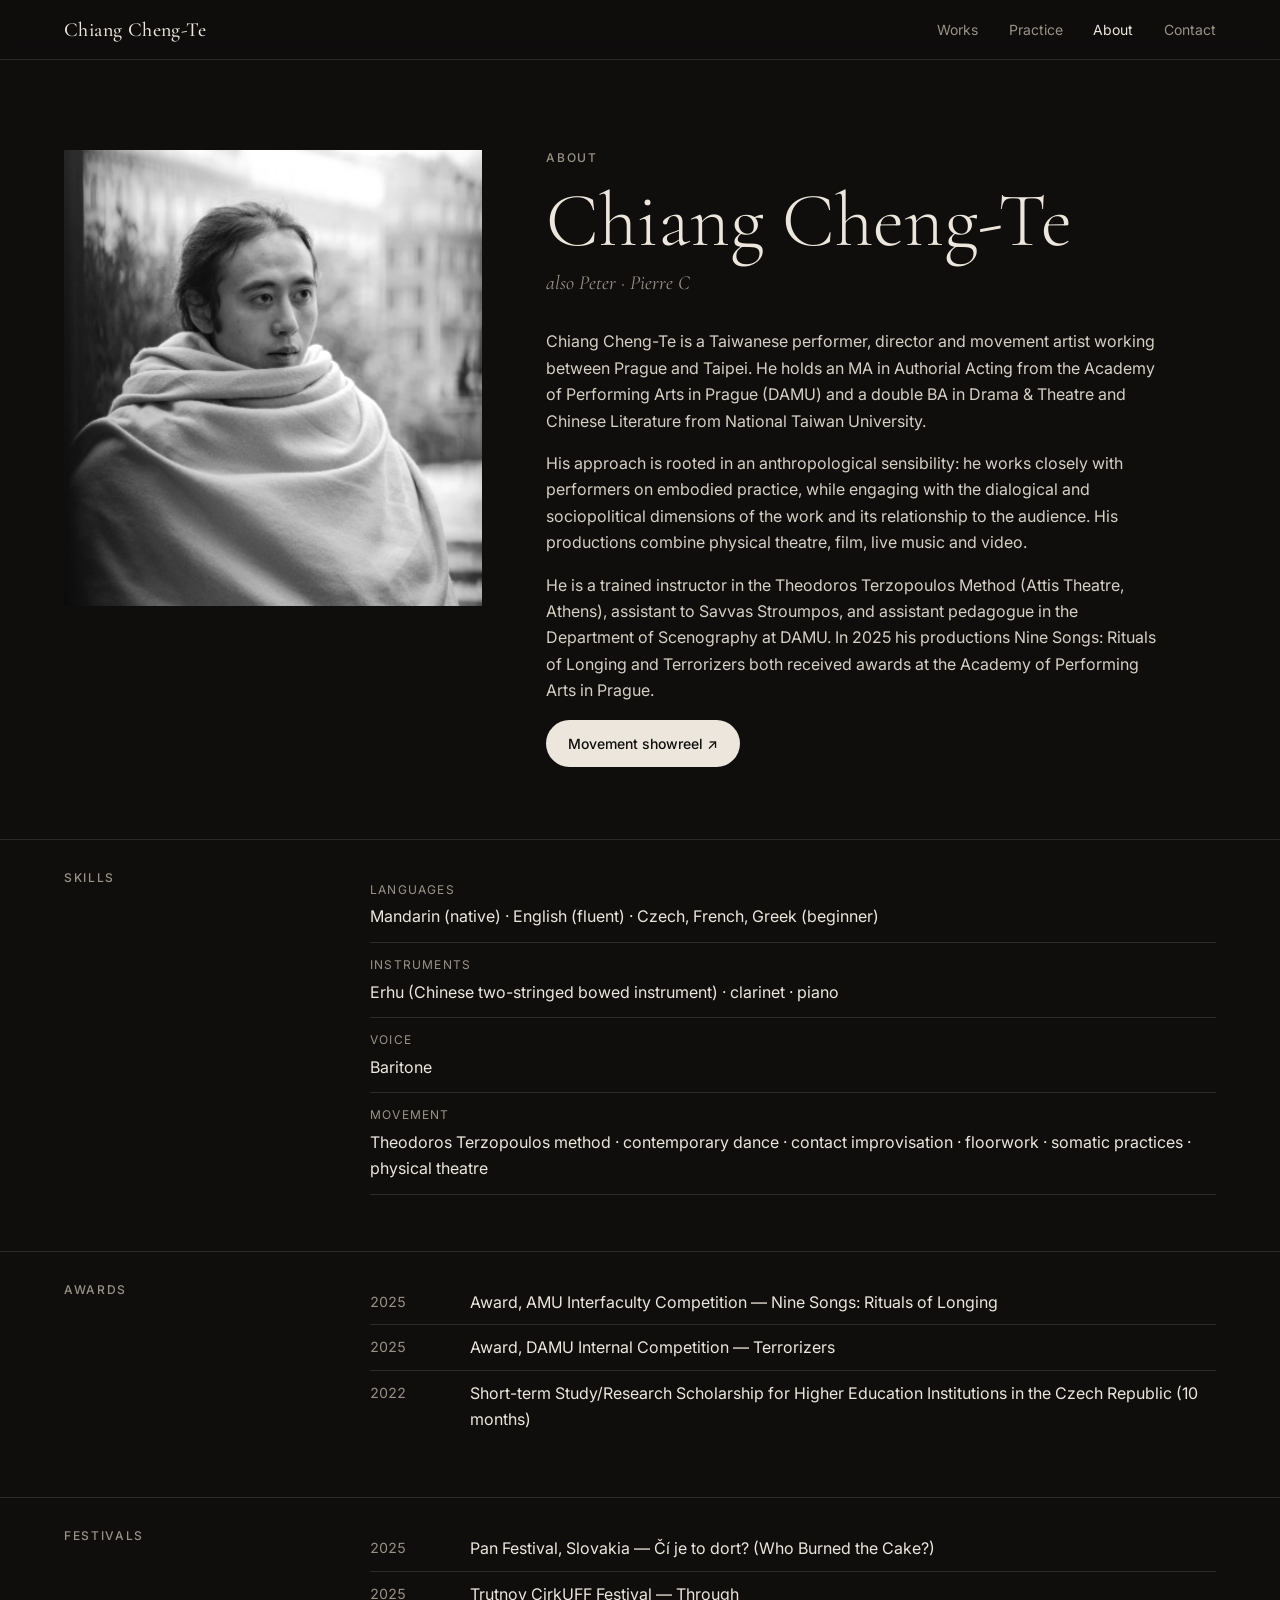
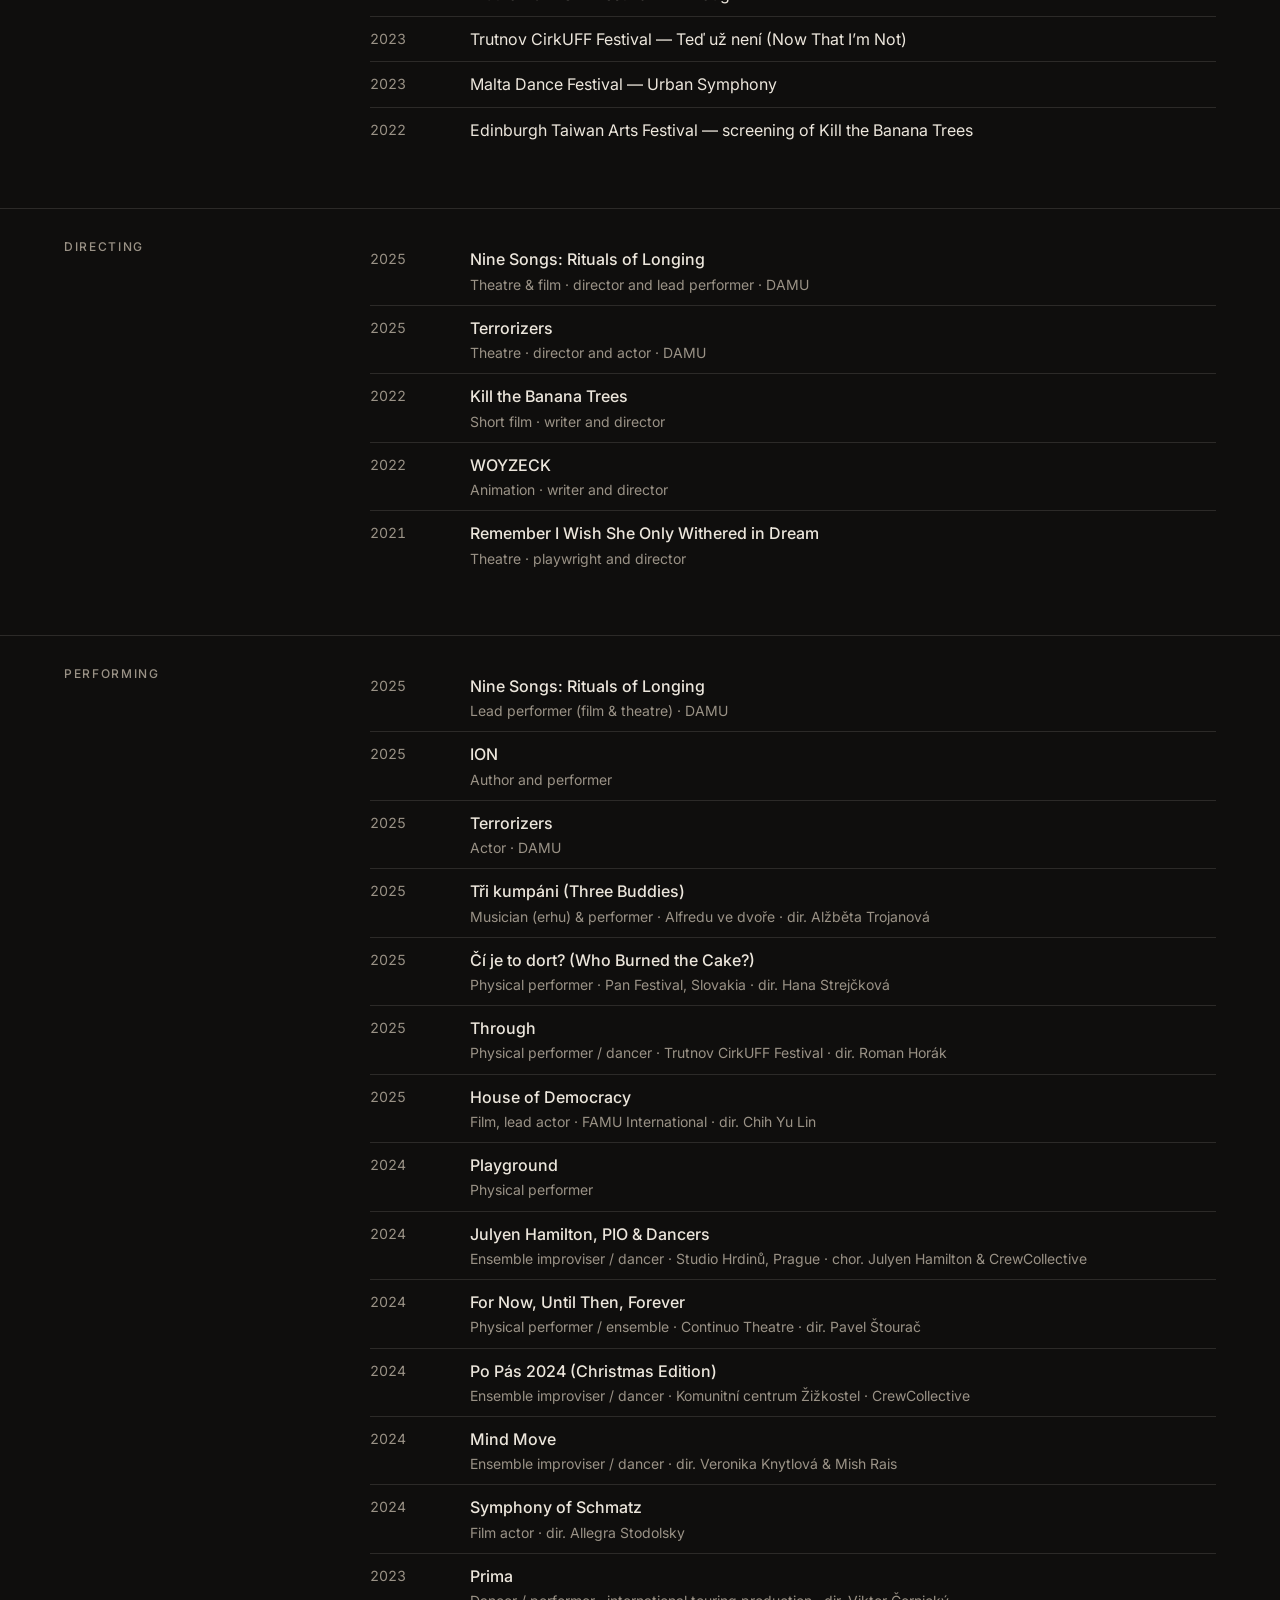
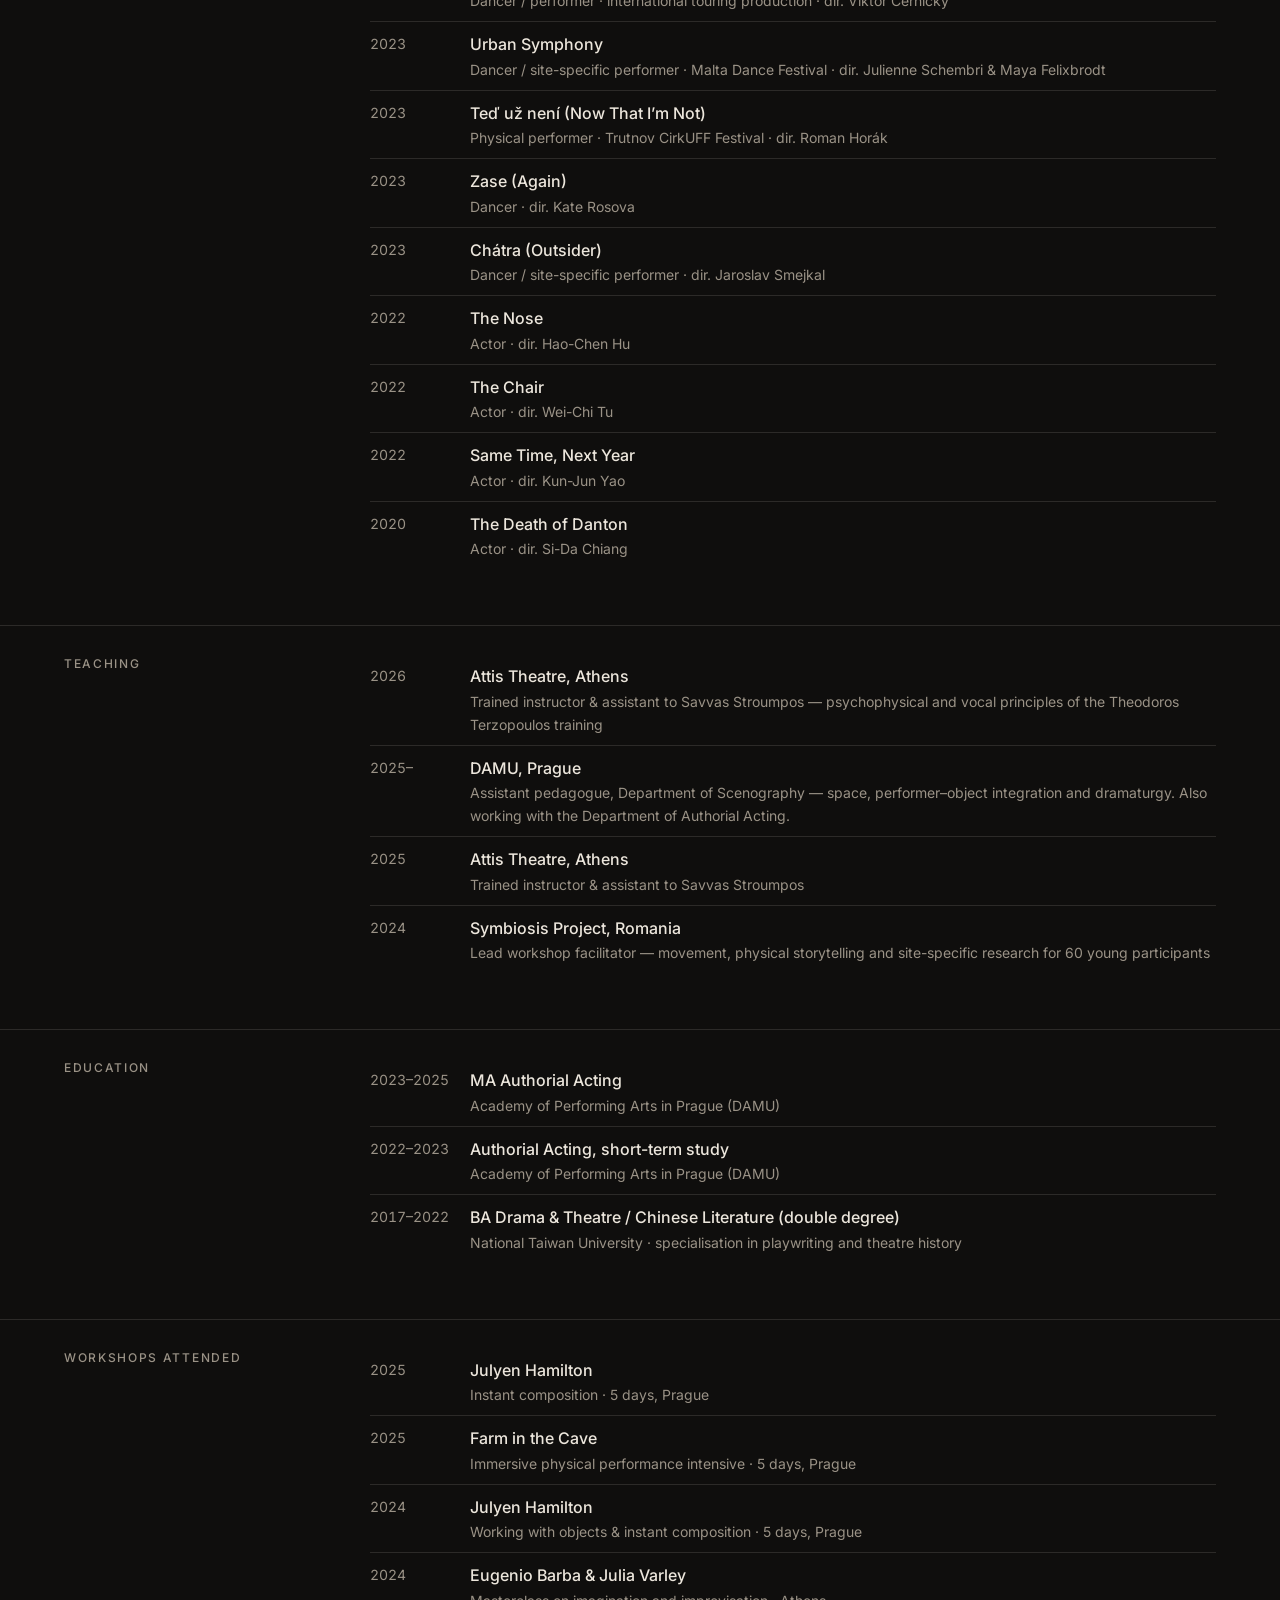
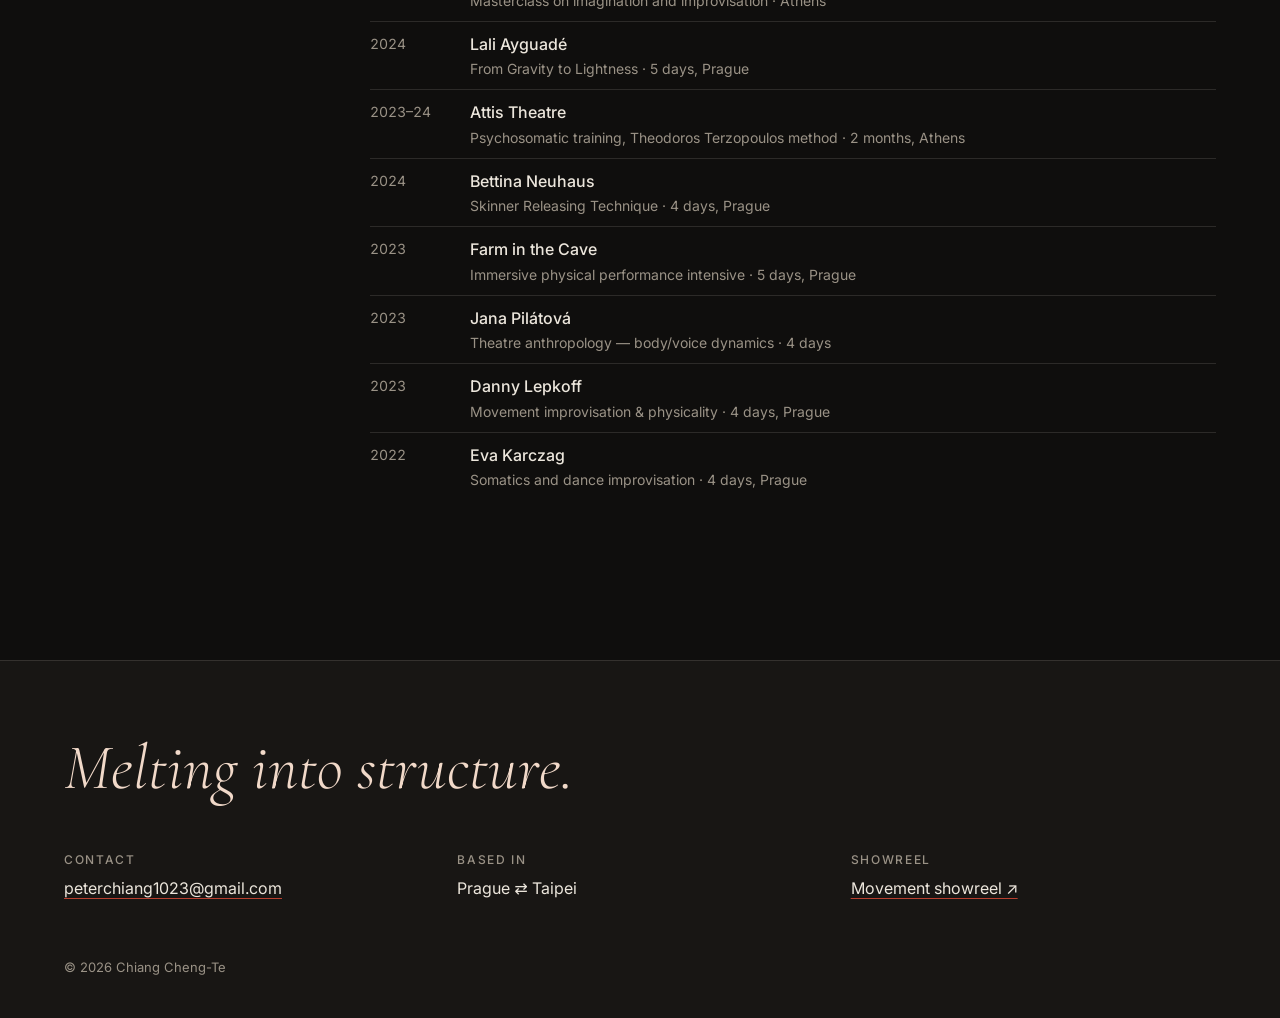
==== about.html @ c07c0d66 "Rebuild portfolio around 'Melting into structure' Home, Works (role filter), per-work pages with Nin" ====
<!doctype html>
<html lang="en">
<head>
  <meta charset="utf-8">
  <meta name="viewport" content="width=device-width, initial-scale=1">
  <title>About — Chiang Cheng-Te</title>
  <meta name="description" content="Chiang Cheng-Te — Taiwanese performer, director, designer and trainer in theatre and film, working between Prague and Taipei.">
  <meta property="og:title" content="About — Chiang Cheng-Te">
  <meta property="og:description" content="Chiang Cheng-Te — Taiwanese performer, director, designer and trainer in theatre and film, working between Prague and Taipei.">
  <meta property="og:image" content="images/portrait.jpg">
  <link rel="icon" href="images/favicon.svg" type="image/svg+xml">
  <link rel="preconnect" href="https://fonts.googleapis.com">
  <link rel="preconnect" href="https://fonts.gstatic.com" crossorigin>
  <link href="https://fonts.googleapis.com/css2?family=Cormorant+Garamond:ital,wght@0,300;0,400;0,500;1,300&family=Inter:wght@400;500&display=swap" rel="stylesheet">
  <link rel="stylesheet" href="styles.css">
</head>
<body data-page="about">
  <main></main>
  <noscript><p style="padding:120px 24px">This site needs JavaScript to show its content.</p></noscript>
  <script src="data.js"></script>
  <script src="site.js"></script>
</body>
</html>
---- styles.css ----
/* Melting into structure — ink & paper (structure), cinnabar (melting). */
:root {
  --ink: #0f0e0d;
  --ink-2: #181614;
  --paper: #ece6dc;
  --muted: #9a9286;
  --line: rgba(236, 230, 220, 0.13);
  --cinnabar: #b8402f;
  --cinnabar-soft: #d9734e;
  --serif: "Cormorant Garamond", "Times New Roman", serif;
  --sans: "Inter", system-ui, -apple-system, sans-serif;
  --gutter: clamp(16px, 5vw, 64px);
  --max: 1320px;
}

* { box-sizing: border-box; }
html { scroll-behavior: smooth; }
body {
  margin: 0;
  background: var(--ink);
  color: var(--paper);
  font: 400 16px/1.65 var(--sans);
  -webkit-font-smoothing: antialiased;
  overflow-x: hidden;
}
a { color: inherit; }
img { max-width: 100%; display: block; }
h1, h2, h3 { font-family: var(--serif); font-weight: 400; line-height: 1.05; margin: 0; }
.wrap { width: 100%; max-width: var(--max); margin-left: auto; margin-right: auto; padding: 0 var(--gutter); }
.eyebrow {
  font: 500 12px/1.4 var(--sans); letter-spacing: .14em; text-transform: uppercase;
  color: var(--muted); margin: 0;
}
.eyebrow a { text-decoration: none; }
.eyebrow a:hover { color: var(--paper); }
.badge {
  display: inline-block; margin: 0;
  font: 500 12px/1 var(--sans); letter-spacing: .04em;
  color: var(--cinnabar-soft); border: 1px solid currentColor; border-radius: 999px; padding: 6px 12px;
}
.more { font-size: 14px; color: var(--muted); text-decoration: none; }
.more:hover { color: var(--paper); }
.button {
  display: inline-block; text-decoration: none; font-weight: 500; font-size: 14px;
  background: var(--paper); color: var(--ink); padding: 12px 22px; border-radius: 999px;
  transition: background .2s;
}
.button:hover { background: var(--cinnabar-soft); }
.lead { font: 300 clamp(24px, 3vw, 36px)/1.3 var(--serif); }
.prose p { max-width: 62ch; color: #d6cfc3; }
.prose .lead { color: var(--paper); max-width: 32ch; }

/* ---------- header ---------- */
.site-header {
  position: fixed; inset: 0 0 auto 0; z-index: 20;
  display: flex; justify-content: space-between; align-items: center; gap: 16px;
  padding: 18px var(--gutter);
  background: rgba(15, 14, 13, .78);
  backdrop-filter: blur(12px); -webkit-backdrop-filter: blur(12px);
  border-bottom: 1px solid var(--line);
}
.brand { font: 500 20px/1 var(--serif); letter-spacing: .02em; text-decoration: none; white-space: nowrap; }
.site-header nav { display: flex; gap: clamp(14px, 2.4vw, 32px); }
.site-header nav a { font-size: 14px; text-decoration: none; color: var(--muted); }
.site-header nav a:hover, .site-header nav a[aria-current="page"] { color: var(--paper); }
@media (max-width: 560px) {
  .site-header { flex-direction: column; align-items: flex-start; gap: 10px; padding-top: 14px; }
  .site-header nav { gap: 16px; }
}

main { padding-bottom: 80px; }
main > section { margin-top: clamp(72px, 10vw, 140px); }
main > section:first-child { margin-top: 0; }

/* ---------- hero ---------- */
.hero {
  position: relative; min-height: 100svh;
  display: flex; align-items: flex-end;
  padding: 140px var(--gutter) clamp(56px, 9vw, 110px);
  overflow: hidden;
}
.hero-field {
  position: absolute; inset: 0;
  background-image:
    linear-gradient(var(--line) 1px, transparent 1px),
    linear-gradient(90deg, var(--line) 1px, transparent 1px);
  background-size: clamp(56px, 8vw, 110px) clamp(56px, 8vw, 110px);
  mask-image: radial-gradient(ellipse at 70% 40%, #000 20%, transparent 75%);
  -webkit-mask-image: radial-gradient(ellipse at 70% 40%, #000 20%, transparent 75%);
}
.melt {
  position: absolute; right: 8%; top: 14%;
  width: min(54vw, 640px); aspect-ratio: 1;
  background: radial-gradient(circle at 35% 35%, var(--cinnabar-soft), var(--cinnabar) 45%, #4a140d 80%);
  border-radius: 46% 54% 60% 40% / 52% 38% 62% 48%;
  filter: blur(18px);
  opacity: .9;
  animation: melt 18s ease-in-out infinite alternate;
}
@keyframes melt {
  0%   { border-radius: 46% 54% 60% 40% / 52% 38% 62% 48%; transform: translate(0, 0) rotate(0deg) scale(1); }
  50%  { border-radius: 60% 40% 38% 62% / 40% 60% 40% 60%; transform: translate(-4%, 6%) rotate(12deg) scale(1.05); }
  100% { border-radius: 40% 60% 52% 48% / 62% 44% 56% 38%; transform: translate(3%, 12%) rotate(-8deg) scale(.96); }
}
@media (prefers-reduced-motion: reduce) { .melt { animation: none; } html { scroll-behavior: auto; } }
.hero-text { position: relative; max-width: 900px; }
.nw { white-space: nowrap; }
.hero h1 { font-size: clamp(48px, 12vw, 160px); font-weight: 300; letter-spacing: -0.02em; margin: 18px 0 14px; }
.motto { font: italic 300 clamp(26px, 3.6vw, 44px)/1.2 var(--serif); margin: 0 0 22px; color: #f1d9c9; }
.hero-roles { margin: 0; color: var(--muted); font-size: 15px; letter-spacing: .02em; }
.scroll-cue {
  position: absolute; right: var(--gutter); bottom: clamp(56px, 9vw, 110px);
  text-decoration: none; color: var(--muted); font-size: 22px;
}
@media (max-width: 640px) { .melt { right: -20%; top: 18%; width: 90vw; } .scroll-cue { display: none; } }

/* ---------- statement ---------- */
.statement p { max-width: 34ch; font: 300 clamp(22px, 2.6vw, 32px)/1.4 var(--serif); color: #d6cfc3; margin: 0 0 1em; }
.statement p.lead { color: var(--paper); font-size: clamp(32px, 4.6vw, 60px); line-height: 1.1; margin-bottom: .7em; }
.statement p:nth-child(n+2) { margin-left: clamp(0px, 18vw, 280px); }

/* ---------- section head ---------- */
.section-head { display: flex; justify-content: space-between; align-items: center; gap: 16px; flex-wrap: wrap; margin-bottom: 24px; }

/* ---------- video ---------- */
.video { position: relative; aspect-ratio: 16 / 9; background: var(--ink-2); overflow: hidden; }
.video img { width: 100%; height: 100%; object-fit: cover; opacity: .85; transition: opacity .3s, transform .6s; }
.video:hover img { opacity: 1; transform: scale(1.015); }
.video iframe { position: absolute; inset: 0; width: 100%; height: 100%; border: 0; }
.play {
  position: absolute; inset: 0; width: 100%; background: none; border: 0; cursor: pointer; color: var(--paper);
  display: flex; align-items: center; justify-content: center; gap: 14px;
  font: 500 14px var(--sans); letter-spacing: .04em;
}
.play-icon {
  width: 64px; height: 64px; border-radius: 50%; background: rgba(15, 14, 13, .55); border: 1px solid rgba(236,230,220,.5);
  position: relative; backdrop-filter: blur(4px);
}
.play-icon::after {
  content: ""; position: absolute; left: 26px; top: 21px;
  border-left: 16px solid var(--paper); border-top: 11px solid transparent; border-bottom: 11px solid transparent;
}
.play:hover .play-icon { background: var(--cinnabar); border-color: var(--cinnabar); }
.play-label { text-shadow: 0 1px 12px rgba(0,0,0,.6); }
@media (max-width: 560px) { .play-label { display: none; } }

/* ---------- featured ---------- */
.featured-text { display: grid; grid-template-columns: 1fr auto; gap: 8px 32px; align-items: end; margin-top: 22px; }
.featured-text h2 { font-size: clamp(32px, 5vw, 64px); grid-column: 1 / -1; }
.featured-text h2 a { text-decoration: none; }
.featured-text p { margin: 0; color: #d6cfc3; max-width: 52ch; }
@media (max-width: 640px) { .featured-text { grid-template-columns: 1fr; } }

/* ---------- cards ---------- */
.grid { display: grid; grid-template-columns: repeat(auto-fill, minmax(min(100%, 340px), 1fr)); gap: clamp(28px, 3vw, 40px) clamp(20px, 2.4vw, 32px); }
.card { text-decoration: none; display: block; }
.card[hidden] { display: none; }
.cover { aspect-ratio: 4 / 3; overflow: hidden; background: var(--ink-2); }
.cover img { width: 100%; height: 100%; object-fit: cover; filter: saturate(.85); transition: transform .6s ease, filter .4s; }
.card:hover .cover img { transform: scale(1.04); filter: saturate(1); }
.poster { display: flex; align-items: flex-end; padding: 22px; position: relative; isolation: isolate; }
.poster::before {
  content: ""; position: absolute; inset: -20%; z-index: -1; filter: blur(30px);
  background: radial-gradient(circle at 70% 30%, var(--cinnabar) 0, transparent 45%);
  transition: transform .8s ease;
}
.poster[data-tone="2"]::before { background: radial-gradient(circle at 25% 70%, #6f2a20 0, transparent 50%), radial-gradient(circle at 80% 20%, rgba(217,115,78,.6) 0, transparent 35%); }
.poster[data-tone="3"]::before { background: radial-gradient(circle at 60% 60%, #3d2a24 0, transparent 55%), radial-gradient(circle at 20% 20%, rgba(184,64,47,.7) 0, transparent 35%); }
.poster::after {
  content: ""; position: absolute; inset: 0; z-index: -1;
  background-image: linear-gradient(var(--line) 1px, transparent 1px), linear-gradient(90deg, var(--line) 1px, transparent 1px);
  background-size: 44px 44px;
}
.card:hover .poster::before { transform: translate(-6%, 6%) scale(1.1); }
.poster span { font: 300 clamp(26px, 2.6vw, 34px)/1.05 var(--serif); }
.card-meta { padding-top: 14px; }
.card-meta h3 { font-size: 24px; }
.card-meta .roles { margin: 6px 0 0; font-size: 13px; color: var(--muted); display: flex; justify-content: space-between; gap: 12px; }
.card-meta .badge { margin-top: 10px; font-size: 11px; padding: 4px 10px; }

/* ---------- four ways ---------- */
.ways-grid { display: grid; grid-template-columns: repeat(4, 1fr); border-top: 1px solid var(--line); margin-top: 20px; }
.ways-grid a { text-decoration: none; padding: 28px 24px 28px 0; border-bottom: 1px solid var(--line); display: flex; flex-direction: column; gap: 8px; }
.ways-grid a + a { padding-left: 24px; border-left: 1px solid var(--line); }
.ways-grid span { font: 300 clamp(28px, 3vw, 40px)/1 var(--serif); transition: color .2s; }
.ways-grid small { color: var(--muted); font-size: 13px; }
.ways-grid a:hover span { color: var(--cinnabar-soft); }
@media (max-width: 860px) {
  .ways-grid { grid-template-columns: 1fr 1fr; }
  .ways-grid a:nth-child(3) { padding-left: 0; border-left: 0; }
}
@media (max-width: 480px) {
  .ways-grid { grid-template-columns: 1fr; }
  .ways-grid a, .ways-grid a + a { padding-left: 0; border-left: 0; }
}

/* ---------- inner page heads ---------- */
.page-head { padding-top: 150px !important; }
.page-head h1 { font-size: clamp(48px, 8vw, 104px); font-weight: 300; margin: 14px 0 16px; max-width: 14ch; }
.page-head > p:not(.eyebrow) { color: var(--muted); margin: 0; }
.filters { display: flex; flex-wrap: wrap; gap: 8px; margin-top: 32px; align-items: center; }
.filters button {
  font: 500 13px var(--sans); color: var(--muted); background: none; cursor: pointer;
  border: 1px solid var(--line); border-radius: 999px; padding: 8px 16px;
}
.filters button:hover { color: var(--paper); border-color: var(--muted); }
.filters button[aria-pressed="true"] { background: var(--paper); color: var(--ink); border-color: var(--paper); }
.filter-link { font-size: 13px; color: var(--muted); text-decoration: none; margin-left: 8px; }
.filter-link:hover { color: var(--paper); }
main > section.page-head + section { margin-top: 48px; }

/* ---------- work page ---------- */
.work { padding-top: 150px; }
.work-head { margin-bottom: 32px; }
.work-head h1 { font-size: clamp(44px, 7vw, 96px); font-weight: 300; margin: 14px 0 18px; max-width: 18ch; }
.work > .cover { aspect-ratio: 21 / 9; }
.work-body { display: grid; grid-template-columns: minmax(200px, 1fr) 2.2fr; gap: clamp(28px, 5vw, 80px); margin-top: 48px; }
.facts { margin: 0; }
.facts div, .credits div { padding: 12px 0; border-top: 1px solid var(--line); }
.facts dt, .credits dt, .skills dt { font-size: 12px; letter-spacing: .1em; text-transform: uppercase; color: var(--muted); }
.facts dd, .credits dd, .skills dd { margin: 4px 0 0; }
.work-text > p { max-width: 62ch; color: #d6cfc3; margin-top: 0; }
.work-text > p:first-child { font: 300 clamp(22px, 2.2vw, 28px)/1.45 var(--serif); color: var(--paper); }
.work-text > p.lead { font-size: clamp(24px, 2.6vw, 32px); }
.work-section { margin-top: 48px; }
.work-section h2 { font: 500 12px/1.4 var(--sans); letter-spacing: .14em; text-transform: uppercase; color: var(--cinnabar-soft); margin-bottom: 14px; }
.work-section p { max-width: 62ch; color: #d6cfc3; }
.is-featured .work-head h1 { max-width: 14ch; }
.gallery { display: grid; grid-template-columns: repeat(auto-fill, minmax(min(100%, 300px), 1fr)); gap: 16px; margin-top: 64px; }
.gallery img { width: 100%; aspect-ratio: 4/3; object-fit: cover; }
.prev-next { display: flex; justify-content: space-between; gap: 24px; margin-top: 96px; border-top: 1px solid var(--line); padding-top: 24px; }
.prev-next a { text-decoration: none; font: 300 22px/1.2 var(--serif); max-width: 45%; }
.prev-next a:last-child { text-align: right; }
.prev-next small { display: block; font: 500 11px var(--sans); letter-spacing: .14em; text-transform: uppercase; color: var(--muted); margin-bottom: 6px; }
.prev-next a:hover { color: var(--cinnabar-soft); }
@media (max-width: 760px) { .work-body { grid-template-columns: 1fr; } }

/* ---------- CV lists ---------- */
.cv-block { display: grid; grid-template-columns: minmax(160px, 1fr) 3fr; gap: 24px; border-top: 1px solid var(--line); padding-top: 28px !important; }
main > section.cv-block { margin-top: 56px; }
.cv-block h2 { font: 500 12px/1.6 var(--sans); letter-spacing: .14em; text-transform: uppercase; color: var(--muted); }
.cv-list { list-style: none; margin: 0; padding: 0; }
.cv-list li { display: grid; grid-template-columns: 84px 1fr; gap: 16px; padding: 9px 0; border-bottom: 1px solid var(--line); }
.cv-list li:last-child { border-bottom: 0; }
.cv-list .y { color: var(--muted); font-variant-numeric: tabular-nums; font-size: 14px; padding-top: 1px; }
.cv-list strong { font-weight: 500; }
.cv-list em { font-style: normal; color: var(--muted); font-size: 14px; display: block; }
.skills { margin: 0; display: grid; gap: 0; }
.skills div { padding: 12px 0; border-bottom: 1px solid var(--line); }
@media (max-width: 680px) {
  .cv-block { grid-template-columns: 1fr; }
  .cv-list li { grid-template-columns: 64px 1fr; }
}

/* ---------- practice ---------- */
.offers { display: grid; grid-template-columns: repeat(auto-fit, minmax(min(100%, 280px), 1fr)); gap: 20px; }
.offer { border: 1px solid var(--line); padding: 28px; background: linear-gradient(160deg, rgba(184,64,47,.10), transparent 60%); }
.offer h3 { font-size: 30px; }
.offer .who { color: var(--cinnabar-soft); font-size: 13px; margin: 8px 0 14px; }
.offer p:last-child { color: #d6cfc3; margin: 0; }
.formats { color: var(--muted); margin: 28px 0 24px; }

/* ---------- about ---------- */
.about-top { padding-top: 150px !important; display: grid; grid-template-columns: minmax(220px, 1fr) 1.6fr; gap: clamp(28px, 5vw, 80px); align-items: start; }
.portrait { margin: 0; }
.portrait img { width: 100%; filter: grayscale(1) contrast(1.05); }
.about-top h1 { font-size: clamp(44px, 6vw, 84px); font-weight: 300; margin: 14px 0 6px; }
.aka { color: var(--muted); margin: 0 0 28px; font-style: italic; font-family: var(--serif); font-size: 20px; }
@media (max-width: 760px) { .about-top { grid-template-columns: 1fr; } .portrait { max-width: 360px; } }

/* ---------- footer ---------- */
.site-footer { border-top: 1px solid var(--line); margin-top: 80px; padding: 72px 0 40px; background: var(--ink-2); }
.footer-inner { max-width: var(--max); margin: 0 auto; padding: 0 var(--gutter); }
.footer-motto { font: italic 300 clamp(32px, 5vw, 64px)/1.1 var(--serif); margin: 0 0 48px; color: #f1d9c9; }
.footer-cols { display: grid; grid-template-columns: repeat(auto-fit, minmax(200px, 1fr)); gap: 28px; }
.footer-cols h4 { font: 500 12px var(--sans); letter-spacing: .14em; text-transform: uppercase; color: var(--muted); margin: 0 0 8px; }
.footer-cols p { margin: 0; overflow-wrap: anywhere; }
.footer-cols a { text-decoration-color: var(--cinnabar); text-underline-offset: 4px; }
.copyright { color: var(--muted); font-size: 13px; margin: 56px 0 0; }
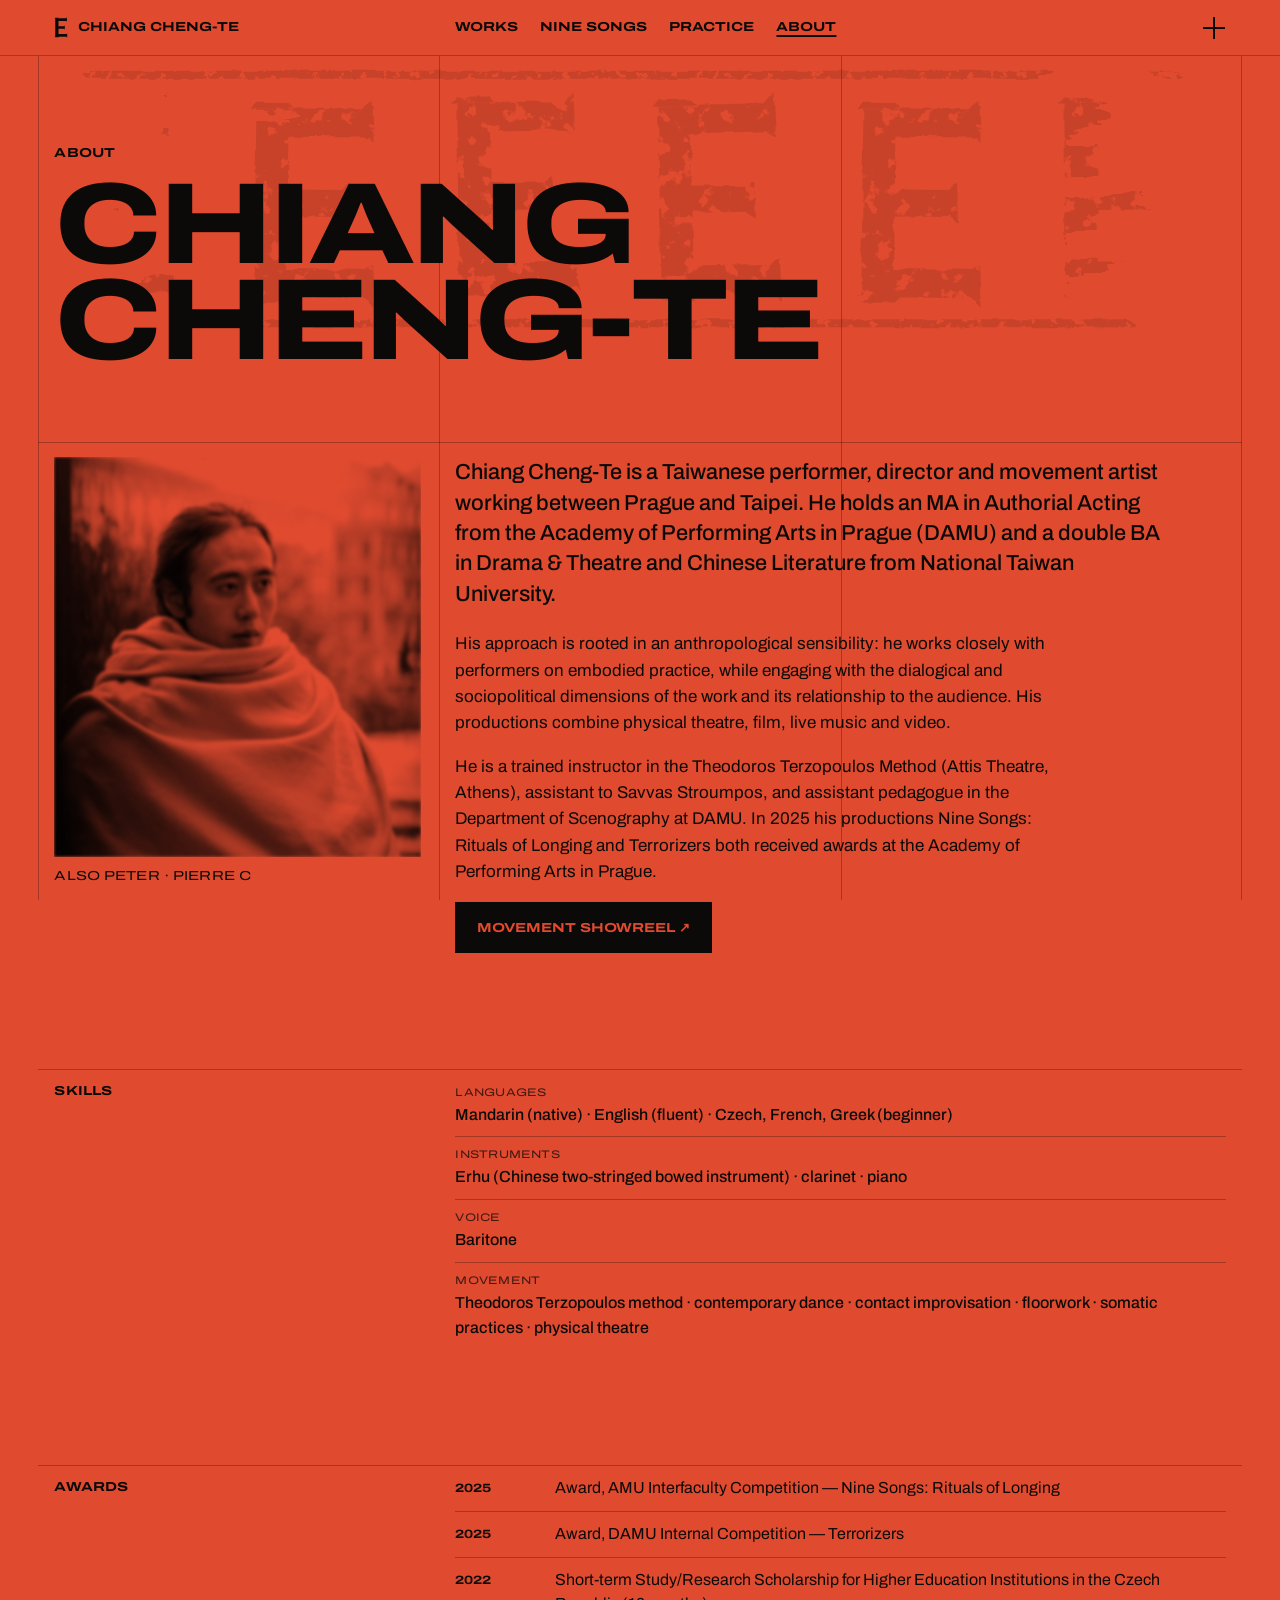
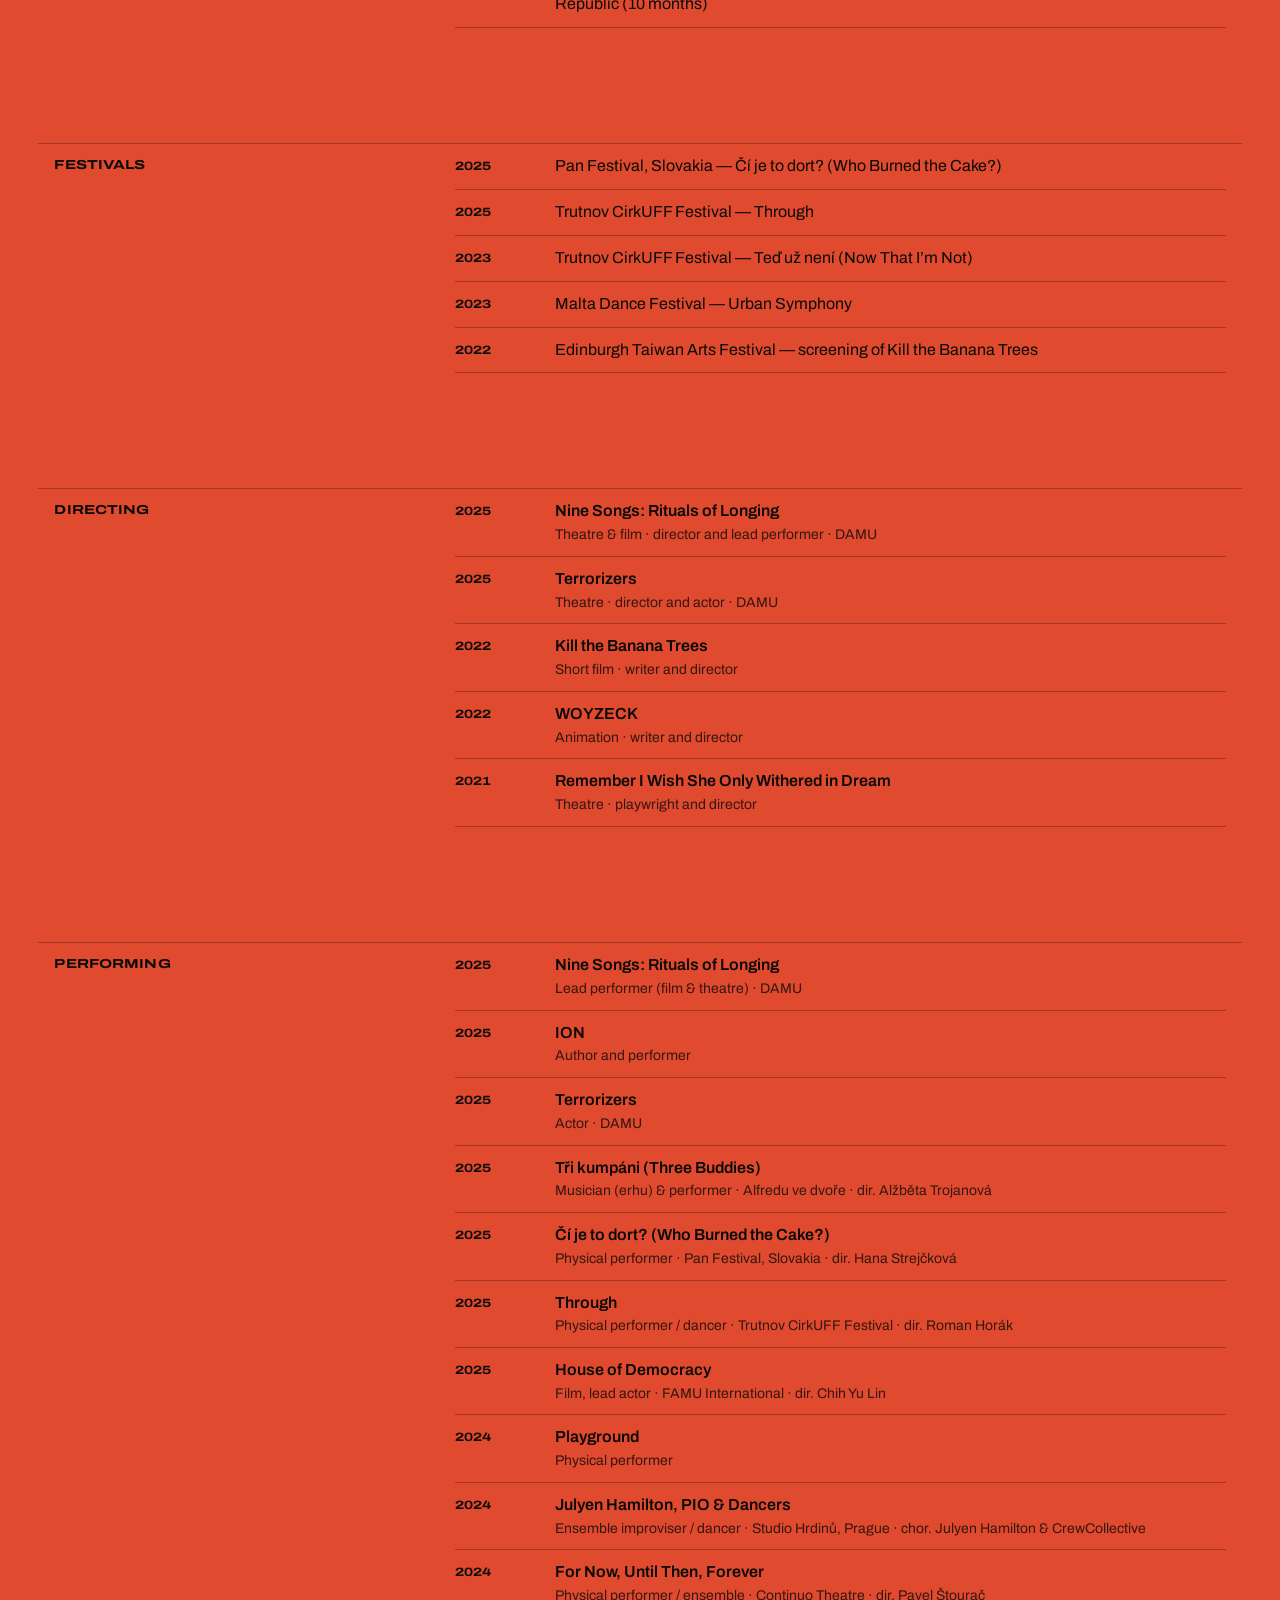
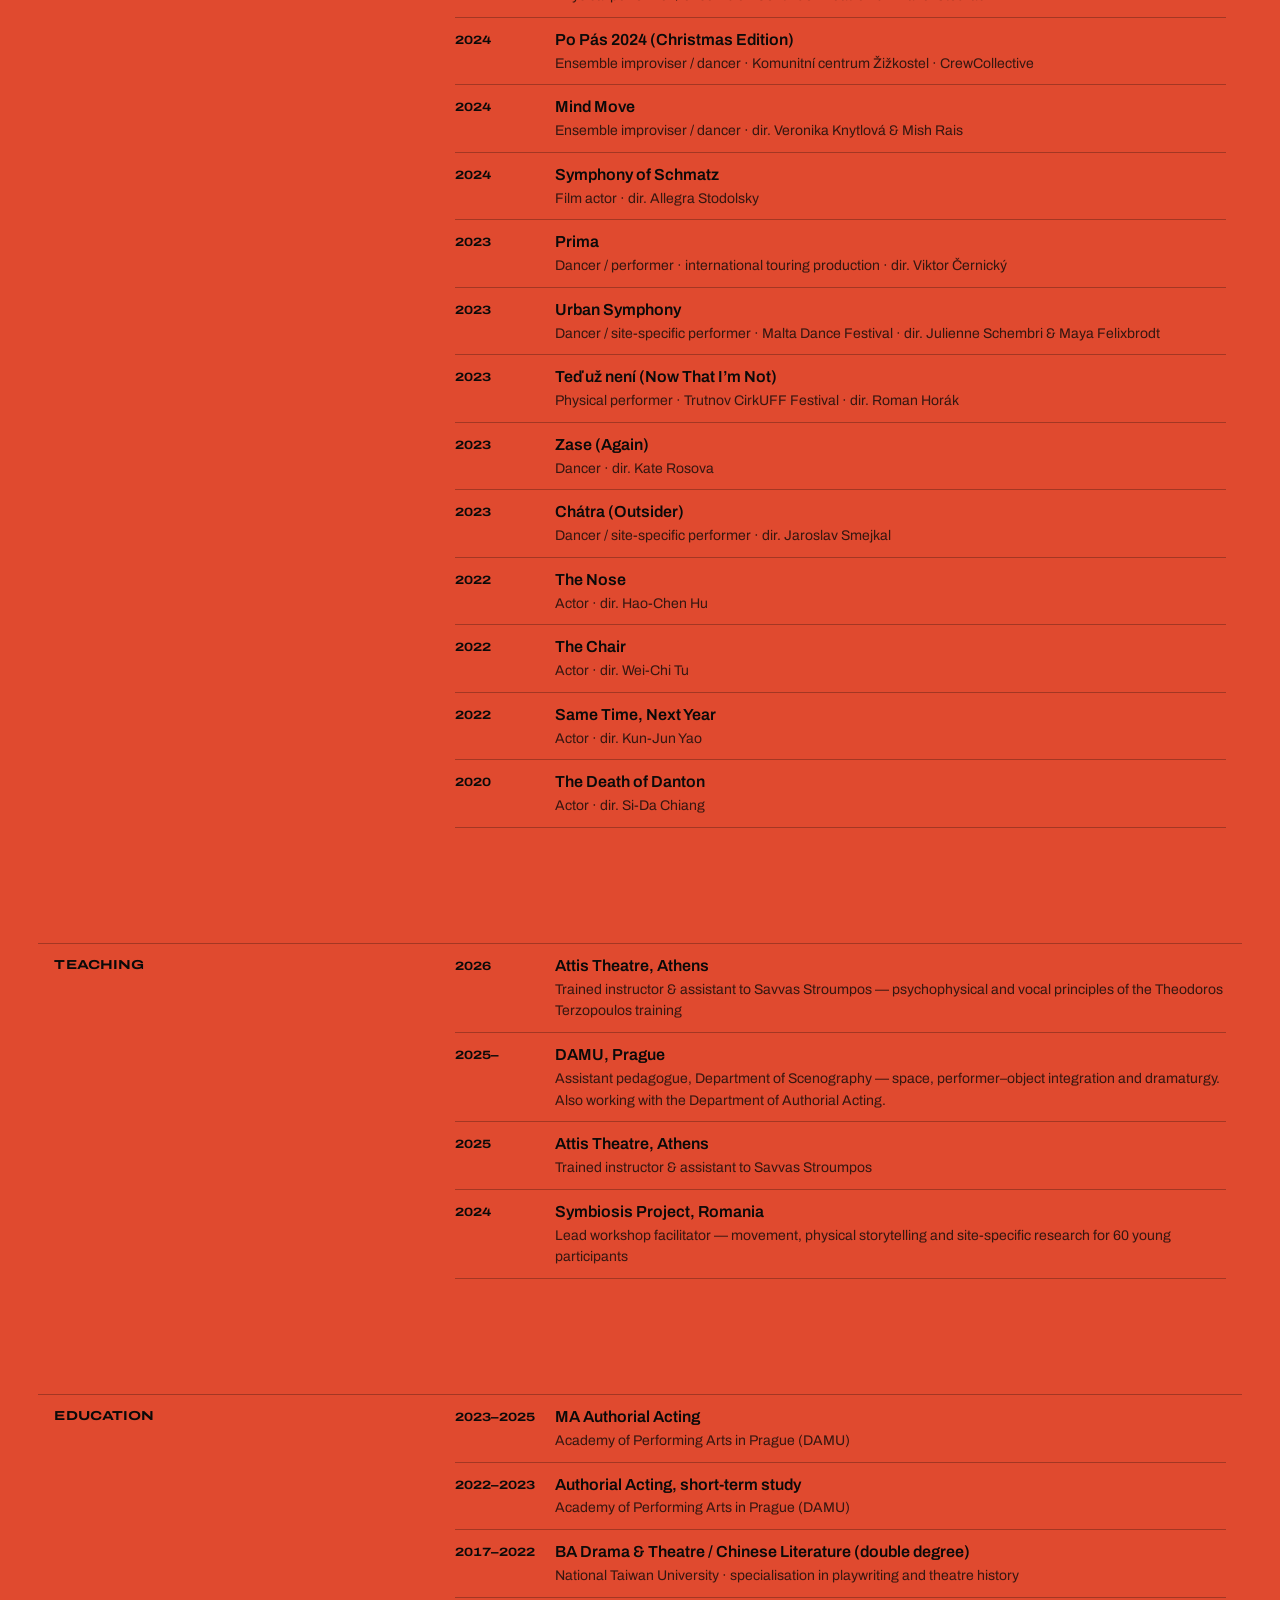
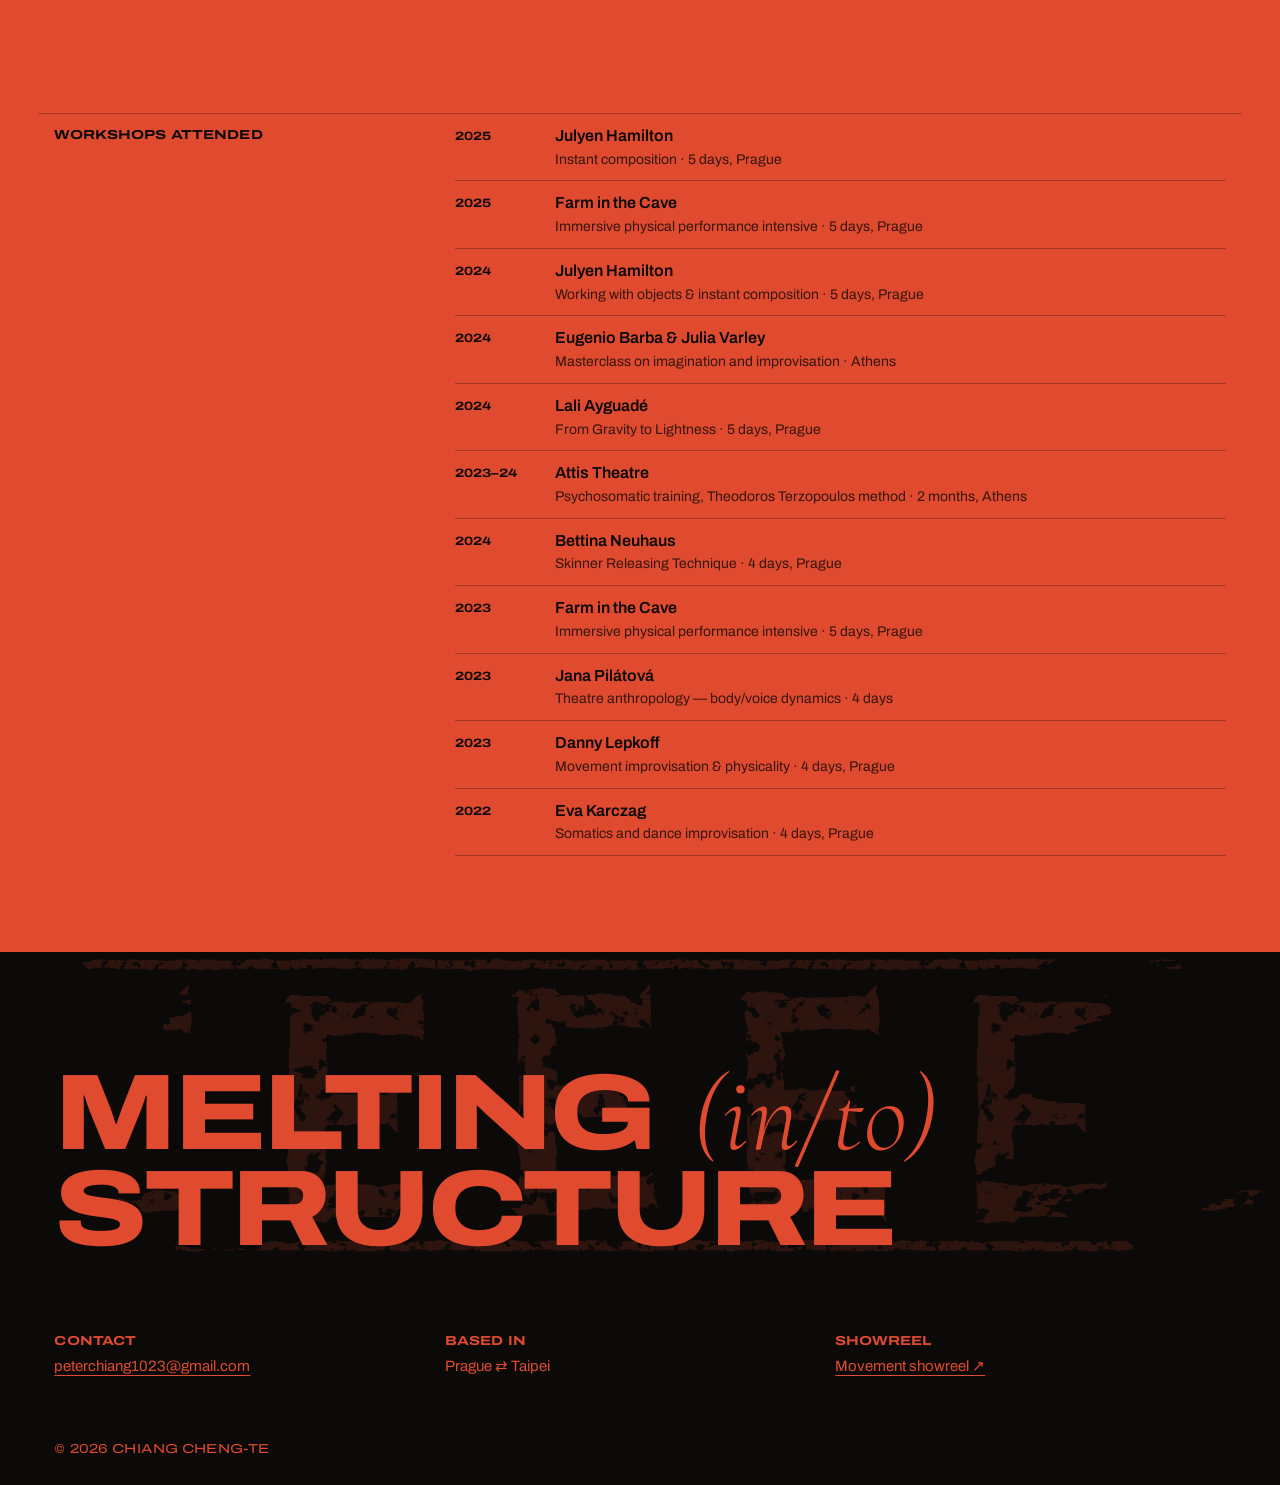
==== commit 95da0061: "Restyle: red/black grid, spotlight hover, ruined Delphic E frieze Motto becomes 'Melting (in/to) str" ====
--- a/about.html
+++ b/about.html
@@ -11,7 +11,7 @@
   <link rel="icon" href="images/favicon.svg" type="image/svg+xml">
   <link rel="preconnect" href="https://fonts.googleapis.com">
   <link rel="preconnect" href="https://fonts.gstatic.com" crossorigin>
-  <link href="https://fonts.googleapis.com/css2?family=Cormorant+Garamond:ital,wght@0,300;0,400;0,500;1,300&family=Inter:wght@400;500&display=swap" rel="stylesheet">
+  <link href="https://fonts.googleapis.com/css2?family=Archivo:wdth,wght@62..125,100..900&family=Cormorant+Garamond:ital,wght@1,300;1,400&display=swap" rel="stylesheet">
   <link rel="stylesheet" href="styles.css">
 </head>
 <body data-page="about">
--- a/styles.css
+++ b/styles.css
@@ -1,279 +1,370 @@
-/* Melting into structure — ink & paper (structure), cinnabar (melting). */
+/* ==========================================================================
+   Melting (in/to) structure
+   Structure: black, an extended grotesque, visible column rules.
+   Melting:   cinnabar red, soft italic serif, duotone images that come alive.
+   Ritual:    a frieze of ruined Delphic E's drifting through the background.
+   ========================================================================== */
 :root {
-  --ink: #0f0e0d;
-  --ink-2: #181614;
-  --paper: #ece6dc;
-  --muted: #9a9286;
-  --line: rgba(236, 230, 220, 0.13);
-  --cinnabar: #b8402f;
-  --cinnabar-soft: #d9734e;
+  --red: #e04a2f;
+  --black: #0b0a09;
+  --paper: #f3ece2;
+  --bg: var(--red);
+  --fg: var(--black);
+  --rule: rgba(11, 10, 9, 0.28);
+  --frieze: rgba(11, 10, 9, 0.11);
+  --grot: "Archivo", "Helvetica Neue", Helvetica, Arial, sans-serif;
   --serif: "Cormorant Garamond", "Times New Roman", serif;
-  --sans: "Inter", system-ui, -apple-system, sans-serif;
-  --gutter: clamp(16px, 5vw, 64px);
-  --max: 1320px;
+  --gutter: clamp(12px, 3vw, 40px);
+  --cell: 16px;
+  --max: 1440px;
+  --fh: clamp(220px, 44vh, 480px); /* frieze height */
+}
+body.spot {
+  --bg: var(--black);
+  --fg: var(--red);
+  --rule: rgba(224, 74, 47, 0.25);
+  --frieze: rgba(224, 74, 47, 0.10);
 }
 
 * { box-sizing: border-box; }
 html { scroll-behavior: smooth; }
 body {
   margin: 0;
-  background: var(--ink);
-  color: var(--paper);
-  font: 400 16px/1.65 var(--sans);
+  background: var(--bg);
+  color: var(--fg);
+  font: 400 16px/1.55 var(--grot);
   -webkit-font-smoothing: antialiased;
   overflow-x: hidden;
+  transition: background-color .45s ease, color .45s ease;
 }
 a { color: inherit; }
 img { max-width: 100%; display: block; }
-h1, h2, h3 { font-family: var(--serif); font-weight: 400; line-height: 1.05; margin: 0; }
-.wrap { width: 100%; max-width: var(--max); margin-left: auto; margin-right: auto; padding: 0 var(--gutter); }
-.eyebrow {
-  font: 500 12px/1.4 var(--sans); letter-spacing: .14em; text-transform: uppercase;
-  color: var(--muted); margin: 0;
-}
-.eyebrow a { text-decoration: none; }
-.eyebrow a:hover { color: var(--paper); }
-.badge {
-  display: inline-block; margin: 0;
-  font: 500 12px/1 var(--sans); letter-spacing: .04em;
-  color: var(--cinnabar-soft); border: 1px solid currentColor; border-radius: 999px; padding: 6px 12px;
-}
-.more { font-size: 14px; color: var(--muted); text-decoration: none; }
-.more:hover { color: var(--paper); }
-.button {
-  display: inline-block; text-decoration: none; font-weight: 500; font-size: 14px;
-  background: var(--paper); color: var(--ink); padding: 12px 22px; border-radius: 999px;
-  transition: background .2s;
-}
-.button:hover { background: var(--cinnabar-soft); }
-.lead { font: 300 clamp(24px, 3vw, 36px)/1.3 var(--serif); }
-.prose p { max-width: 62ch; color: #d6cfc3; }
-.prose .lead { color: var(--paper); max-width: 32ch; }
-
-/* ---------- header ---------- */
+h1, h2, h3, p { margin: 0; }
+button { font: inherit; color: inherit; }
+.sr { position: absolute; width: 1px; height: 1px; overflow: hidden; clip: rect(0 0 0 0); }
+.nw { white-space: nowrap; }
+.wrap { width: 100%; max-width: var(--max); margin-left: auto; margin-right: auto; padding-left: var(--gutter); padding-right: var(--gutter); }
+
+/* ---------- type ---------- */
+.label {
+  font-family: var(--grot); font-stretch: 125%; font-weight: 700;
+  font-size: 13px; line-height: 1.15; text-transform: uppercase; letter-spacing: .01em;
+}
+.label.thin { font-weight: 400; }
+.label a, a.label { text-decoration: none; }
+.label a:hover, a.label:hover { text-decoration: underline; text-underline-offset: 3px; }
+.giant, .title {
+  font-family: var(--grot); font-stretch: 125%; font-weight: 800;
+  text-transform: uppercase; letter-spacing: -0.035em; line-height: .84;
+}
+.giant { font-size: min(12.6vw, 196px); }
+.giant span { display: block; }
+.giant.small { font-size: min(9vw, 140px); }
+.title { font-size: clamp(38px, 6.4vw, 100px); line-height: .9; overflow-wrap: anywhere; max-width: 16ch; }
+em.soft {
+  font-family: var(--serif); font-style: italic; font-weight: 300;
+  text-transform: none; letter-spacing: 0; font-stretch: normal;
+  display: inline-block; padding: 0 .08em;
+  animation: soften 7s ease-in-out infinite alternate;
+}
+@keyframes soften {
+  0%   { filter: blur(0); transform: translateY(0); }
+  100% { filter: blur(1.6px); transform: translateY(.04em); }
+}
+
+/* ---------- column rules (the visible structure) ---------- */
+.rules {
+  position: fixed; top: 0; bottom: 0; left: 0; right: 0; z-index: 0; pointer-events: none;
+  display: grid; grid-template-columns: 1fr 1fr 1fr;
+}
+.rules span { border-left: 1px solid var(--rule); transition: border-color .45s; }
+.rules span:last-child { border-right: 1px solid var(--rule); }
+main, .site-footer { position: relative; z-index: 1; }
+
+/* ---------- the Delphic E frieze ---------- */
+.frieze {
+  position: absolute; left: 0; right: 0; height: var(--fh);
+  pointer-events: none; overflow: hidden; z-index: -1;
+  color: var(--frieze); transition: color .45s;
+  -webkit-mask: url(images/ruin-mask.svg) 0 0 / 100% 100% no-repeat;
+          mask: url(images/ruin-mask.svg) 0 0 / 100% 100% no-repeat;
+}
+.frieze-band {
+  height: 100%; width: calc(100% + var(--fh) * 2.25);
+  background: currentColor;
+  -webkit-mask: url(images/epsilon-frieze.svg) 0 0 / auto 100% repeat-x;
+          mask: url(images/epsilon-frieze.svg) 0 0 / auto 100% repeat-x;
+  animation: drift 120s linear infinite;
+  will-change: transform;
+}
+@keyframes drift { to { transform: translateX(calc(var(--fh) * -2.25)); } }
+.frieze.on-dark { color: rgba(224, 74, 47, 0.16); top: 0; --fh: clamp(200px, 34vh, 380px); }
+.page-head .frieze { top: 64px; --fh: clamp(160px, 30vh, 320px); }
+.hero-frieze { top: 18%; }
+.e-mark {
+  display: inline-block; width: .62em; height: 1em; background: currentColor; vertical-align: -0.12em;
+  -webkit-mask: url(images/epsilon.svg) center / contain no-repeat;
+          mask: url(images/epsilon.svg) center / contain no-repeat;
+}
+@media (prefers-reduced-motion: reduce) {
+  .frieze-band, em.soft { animation: none; }
+  html { scroll-behavior: auto; }
+}
+
+/* ---------- header & menu ---------- */
 .site-header {
-  position: fixed; inset: 0 0 auto 0; z-index: 20;
-  display: flex; justify-content: space-between; align-items: center; gap: 16px;
-  padding: 18px var(--gutter);
-  background: rgba(15, 14, 13, .78);
-  backdrop-filter: blur(12px); -webkit-backdrop-filter: blur(12px);
-  border-bottom: 1px solid var(--line);
-}
-.brand { font: 500 20px/1 var(--serif); letter-spacing: .02em; text-decoration: none; white-space: nowrap; }
-.site-header nav { display: flex; gap: clamp(14px, 2.4vw, 32px); }
-.site-header nav a { font-size: 14px; text-decoration: none; color: var(--muted); }
-.site-header nav a:hover, .site-header nav a[aria-current="page"] { color: var(--paper); }
-@media (max-width: 560px) {
-  .site-header { flex-direction: column; align-items: flex-start; gap: 10px; padding-top: 14px; }
-  .site-header nav { gap: 16px; }
-}
-
-main { padding-bottom: 80px; }
-main > section { margin-top: clamp(72px, 10vw, 140px); }
-main > section:first-child { margin-top: 0; }
+  position: fixed; top: 0; left: 0; right: 0; z-index: 60;
+  display: grid; grid-template-columns: 1fr 1fr 1fr; align-items: center;
+  height: 56px; background: var(--bg); transition: background-color .45s;
+  border-bottom: 1px solid var(--rule);
+}
+.site-header > * { padding: 0 var(--cell); }
+.brand {
+  display: flex; align-items: center; gap: 10px; text-decoration: none;
+  font-family: var(--grot); font-stretch: 125%; font-weight: 700; font-size: 13px; text-transform: uppercase;
+}
+.brand .e-mark { font-size: 22px; }
+.quick { display: flex; gap: 22px; grid-column: 2 / 4; }
+.quick a {
+  text-decoration: none; font-stretch: 125%; font-weight: 700; font-size: 13px; text-transform: uppercase;
+}
+.quick a:hover, .quick a[aria-current="page"] { text-decoration: underline; text-underline-offset: 4px; text-decoration-thickness: 2px; }
+.menu-btn {
+  position: absolute; right: var(--gutter); top: 0; height: 56px; width: 56px;
+  background: none; border: 0; cursor: pointer; display: grid; place-items: center;
+}
+.plus { position: relative; width: 22px; height: 22px; transition: transform .35s ease; }
+.plus::before, .plus::after { content: ""; position: absolute; background: currentColor; }
+.plus::before { left: 0; right: 0; top: 10px; height: 2px; }
+.plus::after { top: 0; bottom: 0; left: 10px; width: 2px; }
+.menu-open .plus { transform: rotate(45deg); }
+.menu-open .site-header { background: var(--black); color: var(--red); border-color: rgba(224,74,47,.25); }
+
+.menu {
+  position: fixed; inset: 0; z-index: 50; background: var(--black); color: var(--red);
+  padding-top: 56px; overflow-y: auto;
+}
+.menu-inner { display: grid; grid-template-columns: 2fr 1fr; min-height: calc(100svh - 56px); }
+.menu-big { display: flex; flex-direction: column; justify-content: flex-end; padding: 32px var(--cell); }
+.menu-big a {
+  text-decoration: none; font-stretch: 125%; font-weight: 800; text-transform: uppercase;
+  font-size: clamp(40px, 7vw, 108px); line-height: .92; letter-spacing: -0.03em;
+  border-top: 1px solid rgba(224,74,47,.3); padding: 6px 0 2px;
+}
+.menu-big a:hover { color: var(--paper); }
+.menu-side { padding: 32px var(--cell); border-left: 1px solid rgba(224,74,47,.3); display: flex; flex-direction: column; gap: 16px; justify-content: flex-end; }
+.menu-side ul { list-style: none; margin: 0; padding: 0; }
+.menu-side li a { display: block; text-decoration: none; padding: 6px 0; border-top: 1px solid rgba(224,74,47,.2); font-size: 14px; text-transform: uppercase; font-stretch: 112%; }
+.menu-side li a:hover { color: var(--paper); }
+.menu-side strong { font-weight: 700; }
+
+@media (max-width: 900px) { .quick { display: none; } .site-header { grid-template-columns: 1fr; } }
+@media (max-width: 700px) {
+  .menu-inner { grid-template-columns: 1fr; }
+  .menu-side { border-left: 0; justify-content: flex-start; }
+}
+
+/* ---------- layout rows (label column + content, aligned to the rules) ---------- */
+main { padding-bottom: 96px; }
+.row {
+  display: grid; grid-template-columns: 1fr 2fr;
+  margin-top: clamp(72px, 9vw, 140px);
+}
+.row > * { padding: 14px var(--cell) 0; border-top: 1px solid var(--rule); }
+.row-label { display: flex; justify-content: space-between; align-items: flex-start; gap: 12px; }
+.row-label > * { position: sticky; top: 72px; }
+.row-label .label { font-size: 13px; }
+.after { margin-top: 8px; }
+@media (max-width: 760px) {
+  .rules { grid-template-columns: 1fr; }
+  .rules span:nth-child(2), .rules span:nth-child(3) { display: none; }
+  .rules span:first-child { border-right: 1px solid var(--rule); }
+  .row { grid-template-columns: 1fr; }
+  .row-body { border-top: 0 !important; padding-top: 18px !important; }
+  .row-label > * { position: static; }
+}
 
 /* ---------- hero ---------- */
 .hero {
   position: relative; min-height: 100svh;
-  display: flex; align-items: flex-end;
-  padding: 140px var(--gutter) clamp(56px, 9vw, 110px);
-  overflow: hidden;
-}
-.hero-field {
-  position: absolute; inset: 0;
-  background-image:
-    linear-gradient(var(--line) 1px, transparent 1px),
-    linear-gradient(90deg, var(--line) 1px, transparent 1px);
-  background-size: clamp(56px, 8vw, 110px) clamp(56px, 8vw, 110px);
-  mask-image: radial-gradient(ellipse at 70% 40%, #000 20%, transparent 75%);
-  -webkit-mask-image: radial-gradient(ellipse at 70% 40%, #000 20%, transparent 75%);
-}
-.melt {
-  position: absolute; right: 8%; top: 14%;
-  width: min(54vw, 640px); aspect-ratio: 1;
-  background: radial-gradient(circle at 35% 35%, var(--cinnabar-soft), var(--cinnabar) 45%, #4a140d 80%);
-  border-radius: 46% 54% 60% 40% / 52% 38% 62% 48%;
-  filter: blur(18px);
-  opacity: .9;
-  animation: melt 18s ease-in-out infinite alternate;
-}
-@keyframes melt {
-  0%   { border-radius: 46% 54% 60% 40% / 52% 38% 62% 48%; transform: translate(0, 0) rotate(0deg) scale(1); }
-  50%  { border-radius: 60% 40% 38% 62% / 40% 60% 40% 60%; transform: translate(-4%, 6%) rotate(12deg) scale(1.05); }
-  100% { border-radius: 40% 60% 52% 48% / 62% 44% 56% 38%; transform: translate(3%, 12%) rotate(-8deg) scale(.96); }
-}
-@media (prefers-reduced-motion: reduce) { .melt { animation: none; } html { scroll-behavior: auto; } }
-.hero-text { position: relative; max-width: 900px; }
-.nw { white-space: nowrap; }
-.hero h1 { font-size: clamp(48px, 12vw, 160px); font-weight: 300; letter-spacing: -0.02em; margin: 18px 0 14px; }
-.motto { font: italic 300 clamp(26px, 3.6vw, 44px)/1.2 var(--serif); margin: 0 0 22px; color: #f1d9c9; }
-.hero-roles { margin: 0; color: var(--muted); font-size: 15px; letter-spacing: .02em; }
-.scroll-cue {
-  position: absolute; right: var(--gutter); bottom: clamp(56px, 9vw, 110px);
-  text-decoration: none; color: var(--muted); font-size: 22px;
-}
-@media (max-width: 640px) { .melt { right: -20%; top: 18%; width: 90vw; } .scroll-cue { display: none; } }
+  display: flex; flex-direction: column; justify-content: space-between;
+  padding-top: 56px; padding-bottom: 20px;
+}
+.hero-top { display: grid; grid-template-columns: 1fr 1fr 1fr; padding-top: 14px; }
+.hero-top > div { padding: 0 var(--cell); }
+.hero-top p + p { margin-top: 4px; }
+.hero-links { list-style: none; margin: 0; padding: 0; }
+.hero-links li + li { margin-top: 3px; }
+.hero-bottom { padding: 0 var(--cell); }
+.hero-motto {
+  font-family: var(--grot); font-stretch: 125%; font-weight: 700; text-transform: uppercase;
+  font-size: clamp(20px, 2.6vw, 38px); line-height: 1; margin: 0 0 clamp(14px, 2vw, 26px);
+}
+.hero-motto em.soft { font-size: 1.25em; }
+.hero .giant { margin-left: -0.04em; }
+@media (max-width: 760px) {
+  .hero-top { grid-template-columns: 1fr 1fr; }
+  .hero-top > div:nth-child(2) { display: none; }
+}
 
 /* ---------- statement ---------- */
-.statement p { max-width: 34ch; font: 300 clamp(22px, 2.6vw, 32px)/1.4 var(--serif); color: #d6cfc3; margin: 0 0 1em; }
-.statement p.lead { color: var(--paper); font-size: clamp(32px, 4.6vw, 60px); line-height: 1.1; margin-bottom: .7em; }
-.statement p:nth-child(n+2) { margin-left: clamp(0px, 18vw, 280px); }
-
-/* ---------- section head ---------- */
-.section-head { display: flex; justify-content: space-between; align-items: center; gap: 16px; flex-wrap: wrap; margin-bottom: 24px; }
+.statement p { font: italic 300 clamp(22px, 2.5vw, 34px)/1.25 var(--serif); max-width: 30ch; margin-bottom: .7em; }
+.statement p.lead {
+  font: 800 clamp(26px, 3.6vw, 54px)/.95 var(--grot); font-stretch: 125%; font-style: normal;
+  text-transform: uppercase; letter-spacing: -0.02em; max-width: 18ch; margin-bottom: .55em;
+}
+
+/* ---------- duotone media + spotlight ---------- */
+.duo { position: relative; background: var(--red); overflow: hidden; }
+.duo img {
+  width: 100%; height: 100%; object-fit: cover;
+  filter: grayscale(1) contrast(1.15) brightness(1.05) blur(1.5px);
+  mix-blend-mode: multiply;
+  transition: filter .45s ease, opacity .45s ease, transform .8s ease;
+}
+.is-lit .duo img, .duo.is-lit img, .gallery .duo:hover img {
+  filter: none; mix-blend-mode: normal; transform: scale(1.015);
+}
+body.spot .card:not(.is-lit), body.spot .video.duo:not(.is-lit) { opacity: .3; }
+.card, .video { transition: opacity .45s ease; }
+body.spot .card.is-lit { color: var(--paper); }
 
 /* ---------- video ---------- */
-.video { position: relative; aspect-ratio: 16 / 9; background: var(--ink-2); overflow: hidden; }
-.video img { width: 100%; height: 100%; object-fit: cover; opacity: .85; transition: opacity .3s, transform .6s; }
-.video:hover img { opacity: 1; transform: scale(1.015); }
+.video { position: relative; aspect-ratio: 16 / 9; }
+.video:not(.duo) { background: var(--black); }
 .video iframe { position: absolute; inset: 0; width: 100%; height: 100%; border: 0; }
 .play {
   position: absolute; inset: 0; width: 100%; background: none; border: 0; cursor: pointer; color: var(--paper);
-  display: flex; align-items: center; justify-content: center; gap: 14px;
-  font: 500 14px var(--sans); letter-spacing: .04em;
-}
-.play-icon {
-  width: 64px; height: 64px; border-radius: 50%; background: rgba(15, 14, 13, .55); border: 1px solid rgba(236,230,220,.5);
-  position: relative; backdrop-filter: blur(4px);
-}
+  display: flex; align-items: flex-end; justify-content: flex-start; gap: 12px; padding: 18px;
+}
+.play-icon { width: 48px; height: 48px; border-radius: 50%; border: 2px solid currentColor; position: relative; flex: none; }
 .play-icon::after {
-  content: ""; position: absolute; left: 26px; top: 21px;
-  border-left: 16px solid var(--paper); border-top: 11px solid transparent; border-bottom: 11px solid transparent;
-}
-.play:hover .play-icon { background: var(--cinnabar); border-color: var(--cinnabar); }
-.play-label { text-shadow: 0 1px 12px rgba(0,0,0,.6); }
-@media (max-width: 560px) { .play-label { display: none; } }
-
-/* ---------- featured ---------- */
-.featured-text { display: grid; grid-template-columns: 1fr auto; gap: 8px 32px; align-items: end; margin-top: 22px; }
-.featured-text h2 { font-size: clamp(32px, 5vw, 64px); grid-column: 1 / -1; }
-.featured-text h2 a { text-decoration: none; }
-.featured-text p { margin: 0; color: #d6cfc3; max-width: 52ch; }
-@media (max-width: 640px) { .featured-text { grid-template-columns: 1fr; } }
+  content: ""; position: absolute; left: 18px; top: 13px;
+  border-left: 14px solid currentColor; border-top: 9px solid transparent; border-bottom: 9px solid transparent;
+}
+.play-label { font-stretch: 125%; font-weight: 700; font-size: 13px; text-transform: uppercase; padding-bottom: 14px; }
+.play:hover .play-icon { background: var(--red); border-color: var(--red); }
 
 /* ---------- cards ---------- */
-.grid { display: grid; grid-template-columns: repeat(auto-fill, minmax(min(100%, 340px), 1fr)); gap: clamp(28px, 3vw, 40px) clamp(20px, 2.4vw, 32px); }
-.card { text-decoration: none; display: block; }
+.cards { display: grid; grid-template-columns: 1fr 1fr; margin: 0 calc(-1 * var(--cell)); }
+.card { position: relative; display: block; text-decoration: none; padding: 0 var(--cell) clamp(36px, 4vw, 56px); }
 .card[hidden] { display: none; }
-.cover { aspect-ratio: 4 / 3; overflow: hidden; background: var(--ink-2); }
-.cover img { width: 100%; height: 100%; object-fit: cover; filter: saturate(.85); transition: transform .6s ease, filter .4s; }
-.card:hover .cover img { transform: scale(1.04); filter: saturate(1); }
-.poster { display: flex; align-items: flex-end; padding: 22px; position: relative; isolation: isolate; }
-.poster::before {
-  content: ""; position: absolute; inset: -20%; z-index: -1; filter: blur(30px);
-  background: radial-gradient(circle at 70% 30%, var(--cinnabar) 0, transparent 45%);
-  transition: transform .8s ease;
-}
-.poster[data-tone="2"]::before { background: radial-gradient(circle at 25% 70%, #6f2a20 0, transparent 50%), radial-gradient(circle at 80% 20%, rgba(217,115,78,.6) 0, transparent 35%); }
-.poster[data-tone="3"]::before { background: radial-gradient(circle at 60% 60%, #3d2a24 0, transparent 55%), radial-gradient(circle at 20% 20%, rgba(184,64,47,.7) 0, transparent 35%); }
-.poster::after {
-  content: ""; position: absolute; inset: 0; z-index: -1;
-  background-image: linear-gradient(var(--line) 1px, transparent 1px), linear-gradient(90deg, var(--line) 1px, transparent 1px);
-  background-size: 44px 44px;
-}
-.card:hover .poster::before { transform: translate(-6%, 6%) scale(1.1); }
-.poster span { font: 300 clamp(26px, 2.6vw, 34px)/1.05 var(--serif); }
-.card-meta { padding-top: 14px; }
-.card-meta h3 { font-size: 24px; }
-.card-meta .roles { margin: 6px 0 0; font-size: 13px; color: var(--muted); display: flex; justify-content: space-between; gap: 12px; }
-.card-meta .badge { margin-top: 10px; font-size: 11px; padding: 4px 10px; }
-
-/* ---------- four ways ---------- */
-.ways-grid { display: grid; grid-template-columns: repeat(4, 1fr); border-top: 1px solid var(--line); margin-top: 20px; }
-.ways-grid a { text-decoration: none; padding: 28px 24px 28px 0; border-bottom: 1px solid var(--line); display: flex; flex-direction: column; gap: 8px; }
-.ways-grid a + a { padding-left: 24px; border-left: 1px solid var(--line); }
-.ways-grid span { font: 300 clamp(28px, 3vw, 40px)/1 var(--serif); transition: color .2s; }
-.ways-grid small { color: var(--muted); font-size: 13px; }
-.ways-grid a:hover span { color: var(--cinnabar-soft); }
-@media (max-width: 860px) {
-  .ways-grid { grid-template-columns: 1fr 1fr; }
-  .ways-grid a:nth-child(3) { padding-left: 0; border-left: 0; }
-}
-@media (max-width: 480px) {
-  .ways-grid { grid-template-columns: 1fr; }
-  .ways-grid a, .ways-grid a + a { padding-left: 0; border-left: 0; }
-}
-
-/* ---------- inner page heads ---------- */
-.page-head { padding-top: 150px !important; }
-.page-head h1 { font-size: clamp(48px, 8vw, 104px); font-weight: 300; margin: 14px 0 16px; max-width: 14ch; }
-.page-head > p:not(.eyebrow) { color: var(--muted); margin: 0; }
-.filters { display: flex; flex-wrap: wrap; gap: 8px; margin-top: 32px; align-items: center; }
-.filters button {
-  font: 500 13px var(--sans); color: var(--muted); background: none; cursor: pointer;
-  border: 1px solid var(--line); border-radius: 999px; padding: 8px 16px;
-}
-.filters button:hover { color: var(--paper); border-color: var(--muted); }
-.filters button[aria-pressed="true"] { background: var(--paper); color: var(--ink); border-color: var(--paper); }
-.filter-link { font-size: 13px; color: var(--muted); text-decoration: none; margin-left: 8px; }
-.filter-link:hover { color: var(--paper); }
-main > section.page-head + section { margin-top: 48px; }
-
-/* ---------- work page ---------- */
-.work { padding-top: 150px; }
-.work-head { margin-bottom: 32px; }
-.work-head h1 { font-size: clamp(44px, 7vw, 96px); font-weight: 300; margin: 14px 0 18px; max-width: 18ch; }
-.work > .cover { aspect-ratio: 21 / 9; }
-.work-body { display: grid; grid-template-columns: minmax(200px, 1fr) 2.2fr; gap: clamp(28px, 5vw, 80px); margin-top: 48px; }
+.cover { aspect-ratio: 4 / 3; }
+.poster {
+  background: var(--black); color: var(--red); display: flex; align-items: flex-end; padding: 16px;
+  transition: background-color .45s;
+}
+.poster span {
+  font-stretch: 125%; font-weight: 800; text-transform: uppercase; letter-spacing: -0.02em;
+  font-size: clamp(22px, 2.4vw, 34px); line-height: .92;
+}
+.card.is-lit .poster { background: var(--red); color: var(--black); }
+.card-meta { display: flex; justify-content: space-between; gap: 16px; padding-top: 10px; }
+.card-meta h3, .card-meta p { font-stretch: 125%; text-transform: uppercase; font-size: 13px; line-height: 1.15; }
+.card-meta h3 { font-weight: 700; }
+.card-meta p { font-weight: 400; }
+.card-meta .right { text-align: right; flex: none; }
+.card-meta.big { padding-top: 14px; flex-direction: column; gap: 10px; }
+.card-meta.big .right { text-align: left; }
+.card-meta.big h3 { font-size: clamp(22px, 2.6vw, 38px); font-weight: 800; letter-spacing: -0.02em; line-height: .95; margin-bottom: 6px; }
+.card-meta.big a { text-decoration: none; }
+.card-meta.big a:hover { text-decoration: underline; }
+.flag {
+  position: absolute; top: 10px; left: calc(var(--cell) + 10px);
+  background: var(--black); color: var(--red); padding: 5px 8px 4px;
+  font-stretch: 125%; font-weight: 700; font-size: 11px; text-transform: uppercase;
+}
+@media (max-width: 760px) { .cards { grid-template-columns: 1fr; } }
+
+/* ---------- four ways in ---------- */
+.ways { display: grid; grid-template-columns: 1fr 1fr; margin: -14px calc(-1 * var(--cell)) 0; }
+.ways a {
+  display: flex; flex-direction: column; gap: 8px; text-decoration: none;
+  padding: 18px var(--cell) 28px; border-bottom: 1px solid var(--rule);
+  transition: background-color .25s, color .25s;
+}
+.ways a:nth-child(odd) { border-right: 1px solid var(--rule); }
+.ways span { font-stretch: 125%; font-weight: 800; text-transform: uppercase; font-size: clamp(26px, 3.4vw, 50px); line-height: .9; letter-spacing: -0.02em; }
+.ways small { font-stretch: 125%; text-transform: uppercase; font-size: 12px; }
+.ways a:hover { background: var(--black); color: var(--red); }
+@media (max-width: 520px) { .ways { grid-template-columns: 1fr; } .ways a:nth-child(odd) { border-right: 0; } }
+
+/* ---------- inner pages ---------- */
+.page-head { position: relative; padding-top: calc(56px + clamp(40px, 7vw, 96px)); padding-bottom: 8px; }
+.page-head > .label { padding: 0 var(--cell); margin-bottom: 16px; }
+.page-head .giant, .page-head .title { padding: 0 var(--cell); }
+.page-head + section { margin-top: clamp(40px, 5vw, 72px); }
+.page-head + .wrap:not(.row) > .video { margin: 0 var(--cell); }
+
+.filters { display: flex; flex-direction: column; align-items: flex-start; gap: 2px; }
+.filters button, .filters a {
+  background: none; border: 0; padding: 4px 6px; margin-left: -6px; cursor: pointer; text-decoration: none;
+  font-stretch: 125%; font-weight: 700; font-size: 13px; text-transform: uppercase; text-align: left;
+}
+.filters button span { font-weight: 400; }
+.filters button:hover { text-decoration: underline; text-underline-offset: 3px; }
+.filters button[aria-pressed="true"] { background: var(--fg); color: var(--bg); }
+.filters a { margin-top: 10px; }
+.works-row { margin-top: 0 !important; }
+@media (max-width: 760px) { .filters { flex-direction: row; flex-wrap: wrap; } }
+
 .facts { margin: 0; }
-.facts div, .credits div { padding: 12px 0; border-top: 1px solid var(--line); }
-.facts dt, .credits dt, .skills dt { font-size: 12px; letter-spacing: .1em; text-transform: uppercase; color: var(--muted); }
-.facts dd, .credits dd, .skills dd { margin: 4px 0 0; }
-.work-text > p { max-width: 62ch; color: #d6cfc3; margin-top: 0; }
-.work-text > p:first-child { font: 300 clamp(22px, 2.2vw, 28px)/1.45 var(--serif); color: var(--paper); }
-.work-text > p.lead { font-size: clamp(24px, 2.6vw, 32px); }
-.work-section { margin-top: 48px; }
-.work-section h2 { font: 500 12px/1.4 var(--sans); letter-spacing: .14em; text-transform: uppercase; color: var(--cinnabar-soft); margin-bottom: 14px; }
-.work-section p { max-width: 62ch; color: #d6cfc3; }
-.is-featured .work-head h1 { max-width: 14ch; }
-.gallery { display: grid; grid-template-columns: repeat(auto-fill, minmax(min(100%, 300px), 1fr)); gap: 16px; margin-top: 64px; }
-.gallery img { width: 100%; aspect-ratio: 4/3; object-fit: cover; }
-.prev-next { display: flex; justify-content: space-between; gap: 24px; margin-top: 96px; border-top: 1px solid var(--line); padding-top: 24px; }
-.prev-next a { text-decoration: none; font: 300 22px/1.2 var(--serif); max-width: 45%; }
+.facts div { padding: 9px 0; border-top: 1px solid var(--rule); }
+.facts div:first-child { border-top: 0; padding-top: 0; }
+.facts dt { font-stretch: 125%; font-weight: 400; font-size: 11px; text-transform: uppercase; letter-spacing: .02em; opacity: .75; }
+.facts dd { margin: 2px 0 0; font-weight: 500; }
+.facts.two { display: grid; grid-template-columns: 1fr 1fr; gap: 0 24px; }
+.prose p { max-width: 60ch; margin-bottom: 1em; font-size: 17px; }
+.prose p:first-child { font: 500 clamp(19px, 1.7vw, 23px)/1.4 var(--grot); }
+.work-main .row-label > * { position: static; }
+
+.gallery { display: grid; grid-template-columns: repeat(auto-fill, minmax(min(100%, 300px), 1fr)); gap: var(--cell); margin-top: 64px; }
+.gallery .duo { aspect-ratio: 4 / 3; }
+.prev-next { display: grid; grid-template-columns: 1fr 1fr; margin-top: 96px; }
+.prev-next a { text-decoration: none; padding: 14px var(--cell); border-top: 1px solid var(--rule); display: flex; flex-direction: column; gap: 6px; }
 .prev-next a:last-child { text-align: right; }
-.prev-next small { display: block; font: 500 11px var(--sans); letter-spacing: .14em; text-transform: uppercase; color: var(--muted); margin-bottom: 6px; }
-.prev-next a:hover { color: var(--cinnabar-soft); }
-@media (max-width: 760px) { .work-body { grid-template-columns: 1fr; } }
-
-/* ---------- CV lists ---------- */
-.cv-block { display: grid; grid-template-columns: minmax(160px, 1fr) 3fr; gap: 24px; border-top: 1px solid var(--line); padding-top: 28px !important; }
-main > section.cv-block { margin-top: 56px; }
-.cv-block h2 { font: 500 12px/1.6 var(--sans); letter-spacing: .14em; text-transform: uppercase; color: var(--muted); }
-.cv-list { list-style: none; margin: 0; padding: 0; }
-.cv-list li { display: grid; grid-template-columns: 84px 1fr; gap: 16px; padding: 9px 0; border-bottom: 1px solid var(--line); }
-.cv-list li:last-child { border-bottom: 0; }
-.cv-list .y { color: var(--muted); font-variant-numeric: tabular-nums; font-size: 14px; padding-top: 1px; }
-.cv-list strong { font-weight: 500; }
-.cv-list em { font-style: normal; color: var(--muted); font-size: 14px; display: block; }
-.skills { margin: 0; display: grid; gap: 0; }
-.skills div { padding: 12px 0; border-bottom: 1px solid var(--line); }
-@media (max-width: 680px) {
-  .cv-block { grid-template-columns: 1fr; }
-  .cv-list li { grid-template-columns: 64px 1fr; }
-}
-
-/* ---------- practice ---------- */
-.offers { display: grid; grid-template-columns: repeat(auto-fit, minmax(min(100%, 280px), 1fr)); gap: 20px; }
-.offer { border: 1px solid var(--line); padding: 28px; background: linear-gradient(160deg, rgba(184,64,47,.10), transparent 60%); }
-.offer h3 { font-size: 30px; }
-.offer .who { color: var(--cinnabar-soft); font-size: 13px; margin: 8px 0 14px; }
-.offer p:last-child { color: #d6cfc3; margin: 0; }
-.formats { color: var(--muted); margin: 28px 0 24px; }
-
-/* ---------- about ---------- */
-.about-top { padding-top: 150px !important; display: grid; grid-template-columns: minmax(220px, 1fr) 1.6fr; gap: clamp(28px, 5vw, 80px); align-items: start; }
-.portrait { margin: 0; }
-.portrait img { width: 100%; filter: grayscale(1) contrast(1.05); }
-.about-top h1 { font-size: clamp(44px, 6vw, 84px); font-weight: 300; margin: 14px 0 6px; }
-.aka { color: var(--muted); margin: 0 0 28px; font-style: italic; font-family: var(--serif); font-size: 20px; }
-@media (max-width: 760px) { .about-top { grid-template-columns: 1fr; } .portrait { max-width: 360px; } }
+.prev-next strong { font-stretch: 125%; font-weight: 800; text-transform: uppercase; font-size: clamp(18px, 2vw, 28px); line-height: .95; }
+.prev-next a:hover { background: var(--black); color: var(--red); }
+
+.cv-list { list-style: none; margin: -14px 0 0; padding: 0; }
+.cv-list li { display: grid; grid-template-columns: 88px 1fr; gap: 12px; padding: 10px 0; border-bottom: 1px solid var(--rule); }
+.cv-list .y { font-stretch: 125%; font-weight: 700; font-size: 12px; padding-top: 3px; font-variant-numeric: tabular-nums; }
+.cv-list strong { font-weight: 600; display: block; }
+.cv-list em { font-style: normal; font-size: 14px; opacity: .8; display: block; }
+
+.offers { margin-top: -14px; }
+.offer { display: grid; grid-template-columns: 48px 1fr 1fr; gap: 6px 18px; padding: 18px 0 22px; border-bottom: 1px solid var(--rule); }
+.offer h3 { font-stretch: 125%; font-weight: 800; text-transform: uppercase; font-size: clamp(20px, 2vw, 28px); line-height: .95; letter-spacing: -0.01em; }
+.offer .label.thin { grid-column: 2; }
+.offer > p:last-child { grid-column: 3; grid-row: 1 / span 2; font-size: 15px; }
+@media (max-width: 900px) { .offer { grid-template-columns: 40px 1fr; } .offer > p:last-child { grid-column: 2; grid-row: auto; } }
+.formats { margin: 22px 0 20px; }
+.button {
+  display: inline-block; text-decoration: none; background: var(--fg); color: var(--bg);
+  padding: 14px 20px 13px; font-stretch: 125%; font-weight: 700; font-size: 13px; text-transform: uppercase;
+  border: 2px solid var(--fg); transition: background-color .2s, color .2s;
+}
+.button:hover { background: transparent; color: var(--fg); }
+
+.portrait { margin: 0 0 12px; aspect-ratio: 367 / 400; }
+.about-main .row-label { flex-direction: column; }
+.about-main .row-label > * { position: static; }
+.about-main .prose + p { margin-top: 12px; }
 
 /* ---------- footer ---------- */
-.site-footer { border-top: 1px solid var(--line); margin-top: 80px; padding: 72px 0 40px; background: var(--ink-2); }
-.footer-inner { max-width: var(--max); margin: 0 auto; padding: 0 var(--gutter); }
-.footer-motto { font: italic 300 clamp(32px, 5vw, 64px)/1.1 var(--serif); margin: 0 0 48px; color: #f1d9c9; }
-.footer-cols { display: grid; grid-template-columns: repeat(auto-fit, minmax(200px, 1fr)); gap: 28px; }
-.footer-cols h4 { font: 500 12px var(--sans); letter-spacing: .14em; text-transform: uppercase; color: var(--muted); margin: 0 0 8px; }
-.footer-cols p { margin: 0; overflow-wrap: anywhere; }
-.footer-cols a { text-decoration-color: var(--cinnabar); text-underline-offset: 4px; }
-.copyright { color: var(--muted); font-size: 13px; margin: 56px 0 0; }
+.site-footer {
+  position: relative; overflow: hidden; z-index: 1;
+  background: var(--black); color: var(--red); padding: clamp(64px, 9vw, 120px) 0 28px;
+}
+.site-footer .wrap > * { padding: 0 var(--cell); }
+.footer-motto {
+  font-stretch: 125%; font-weight: 800; text-transform: uppercase; letter-spacing: -0.035em;
+  font-size: clamp(40px, 8.4vw, 132px); line-height: .88; margin-bottom: clamp(48px, 6vw, 88px);
+}
+.footer-cols { display: grid; grid-template-columns: 1fr 1fr 1fr; gap: 24px 0; }
+.footer-cols > div { padding-right: var(--cell); }
+.footer-cols p:not(.label) { font-size: 15px; margin-top: 6px; overflow-wrap: anywhere; }
+.footer-cols a { text-underline-offset: 4px; }
+.footer-cols a:hover { color: var(--paper); }
+.copyright { margin-top: 64px; font-weight: 400; }
+@media (max-width: 760px) { .footer-cols { grid-template-columns: 1fr; } }
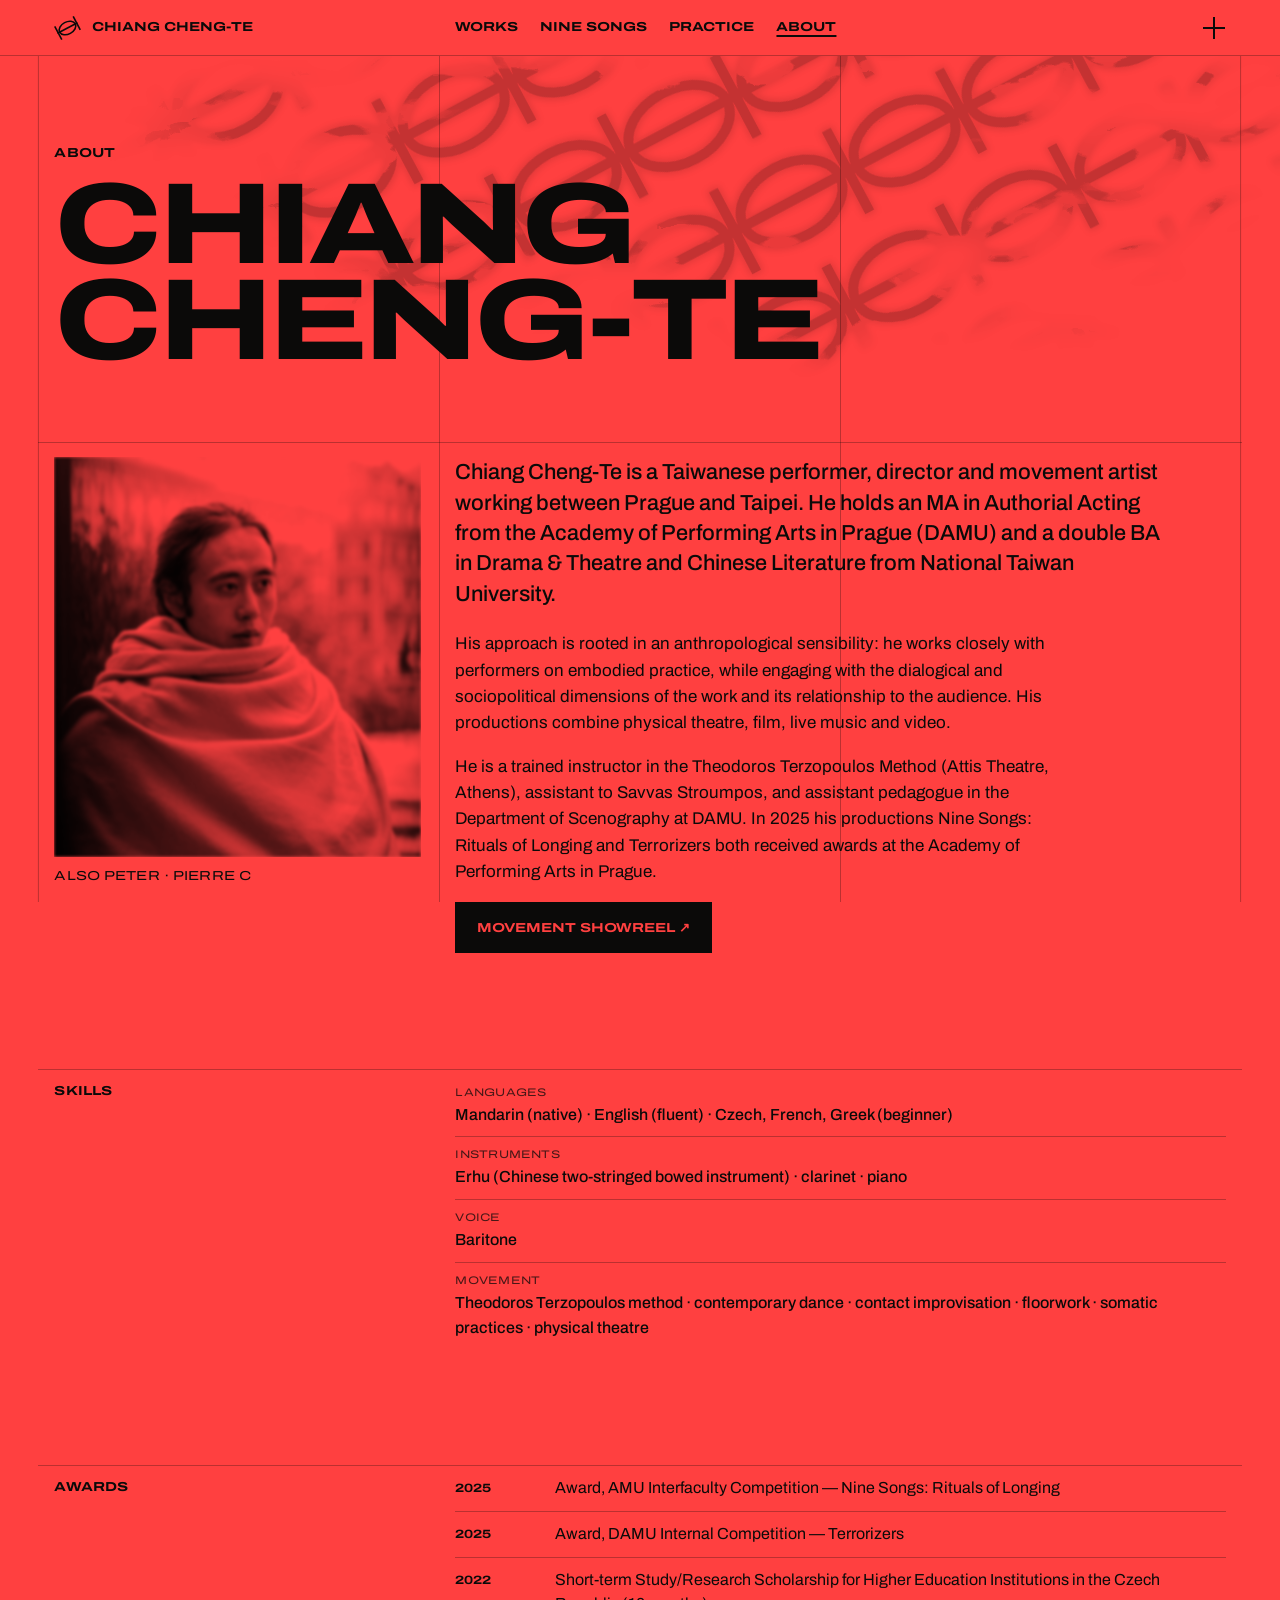
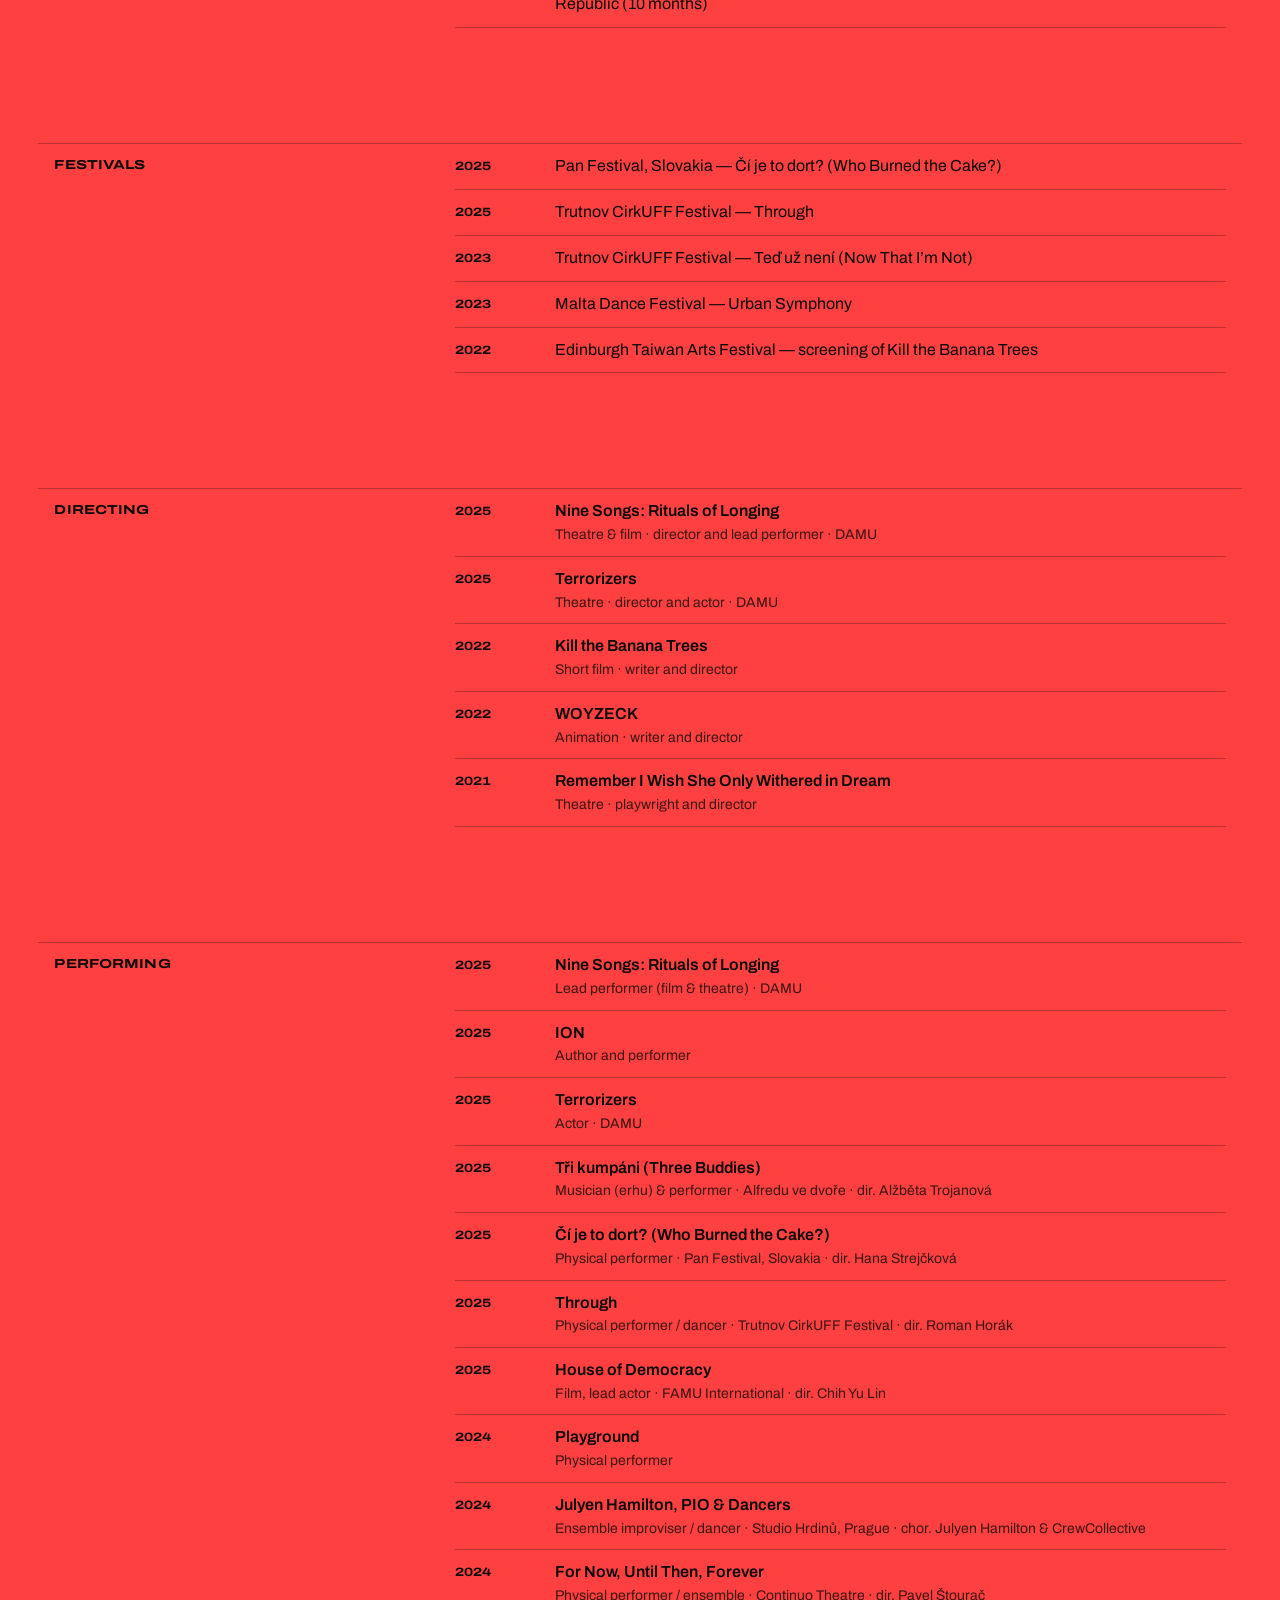
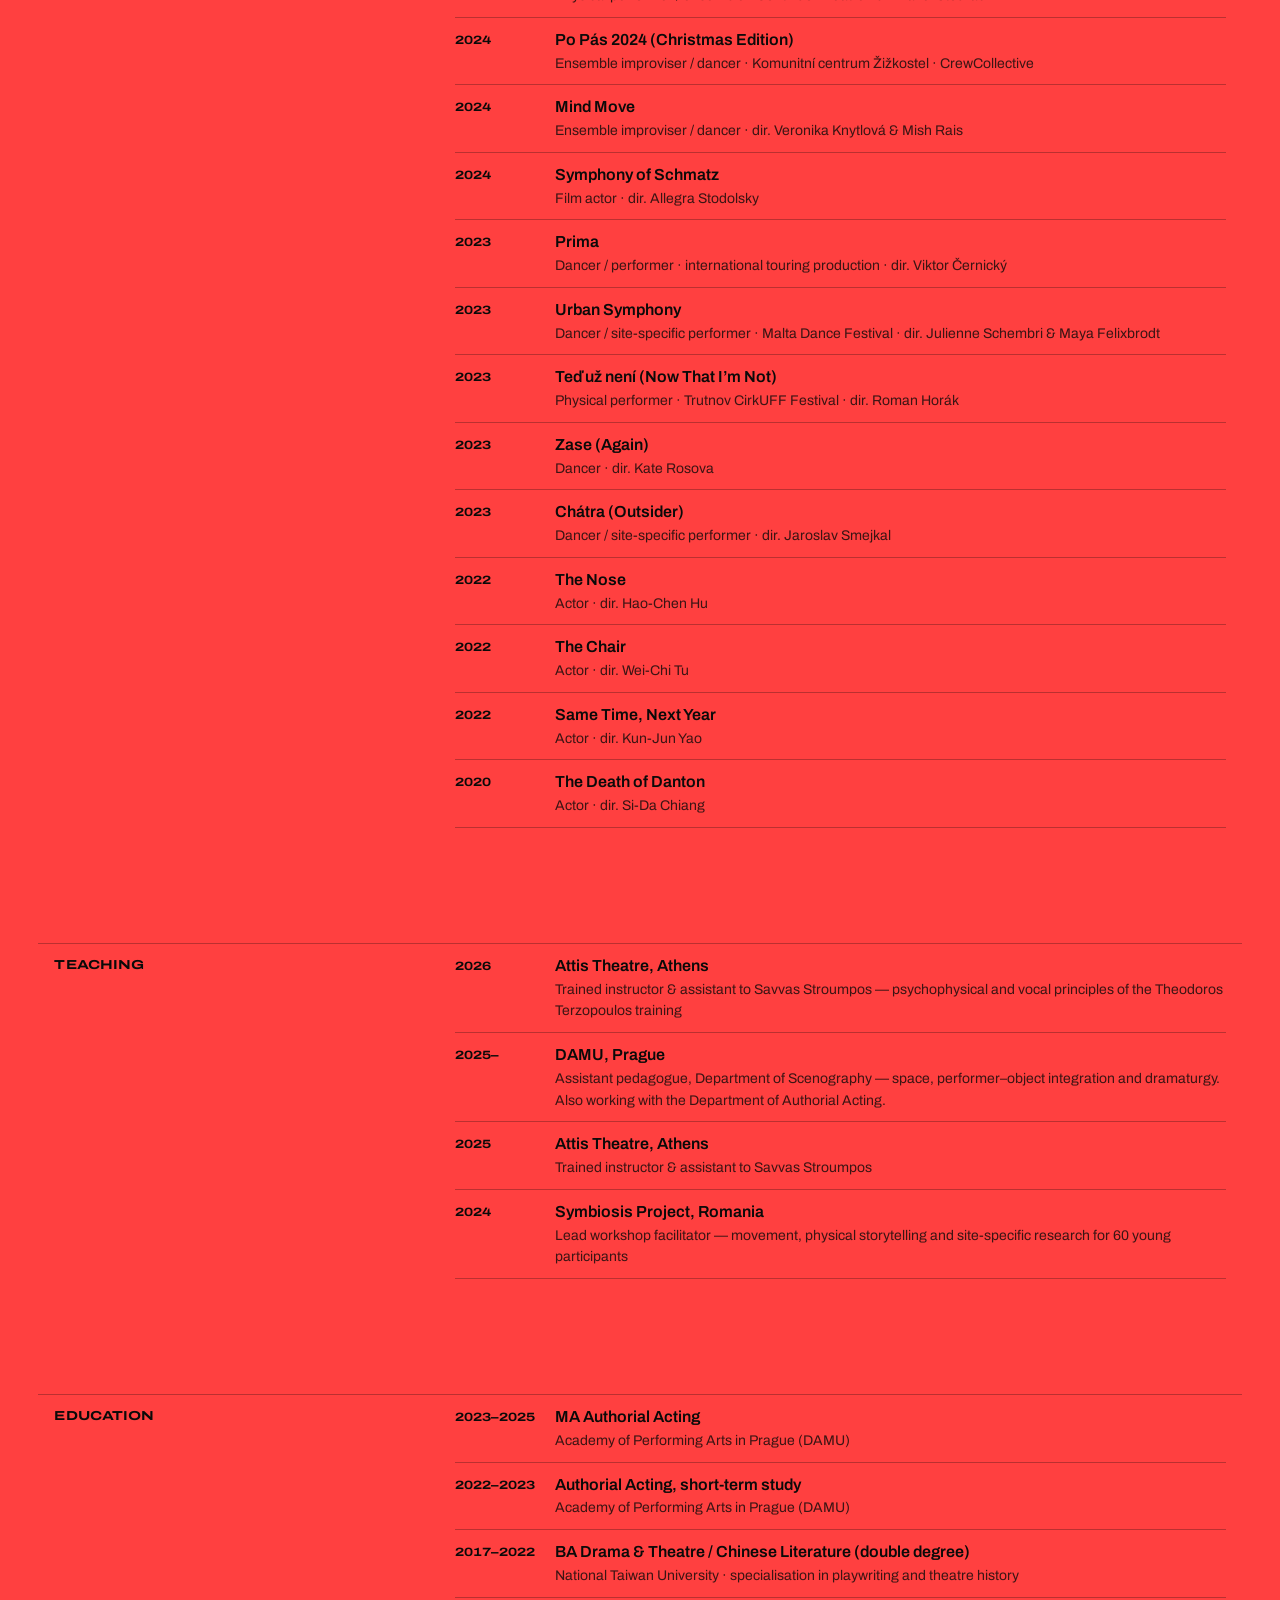
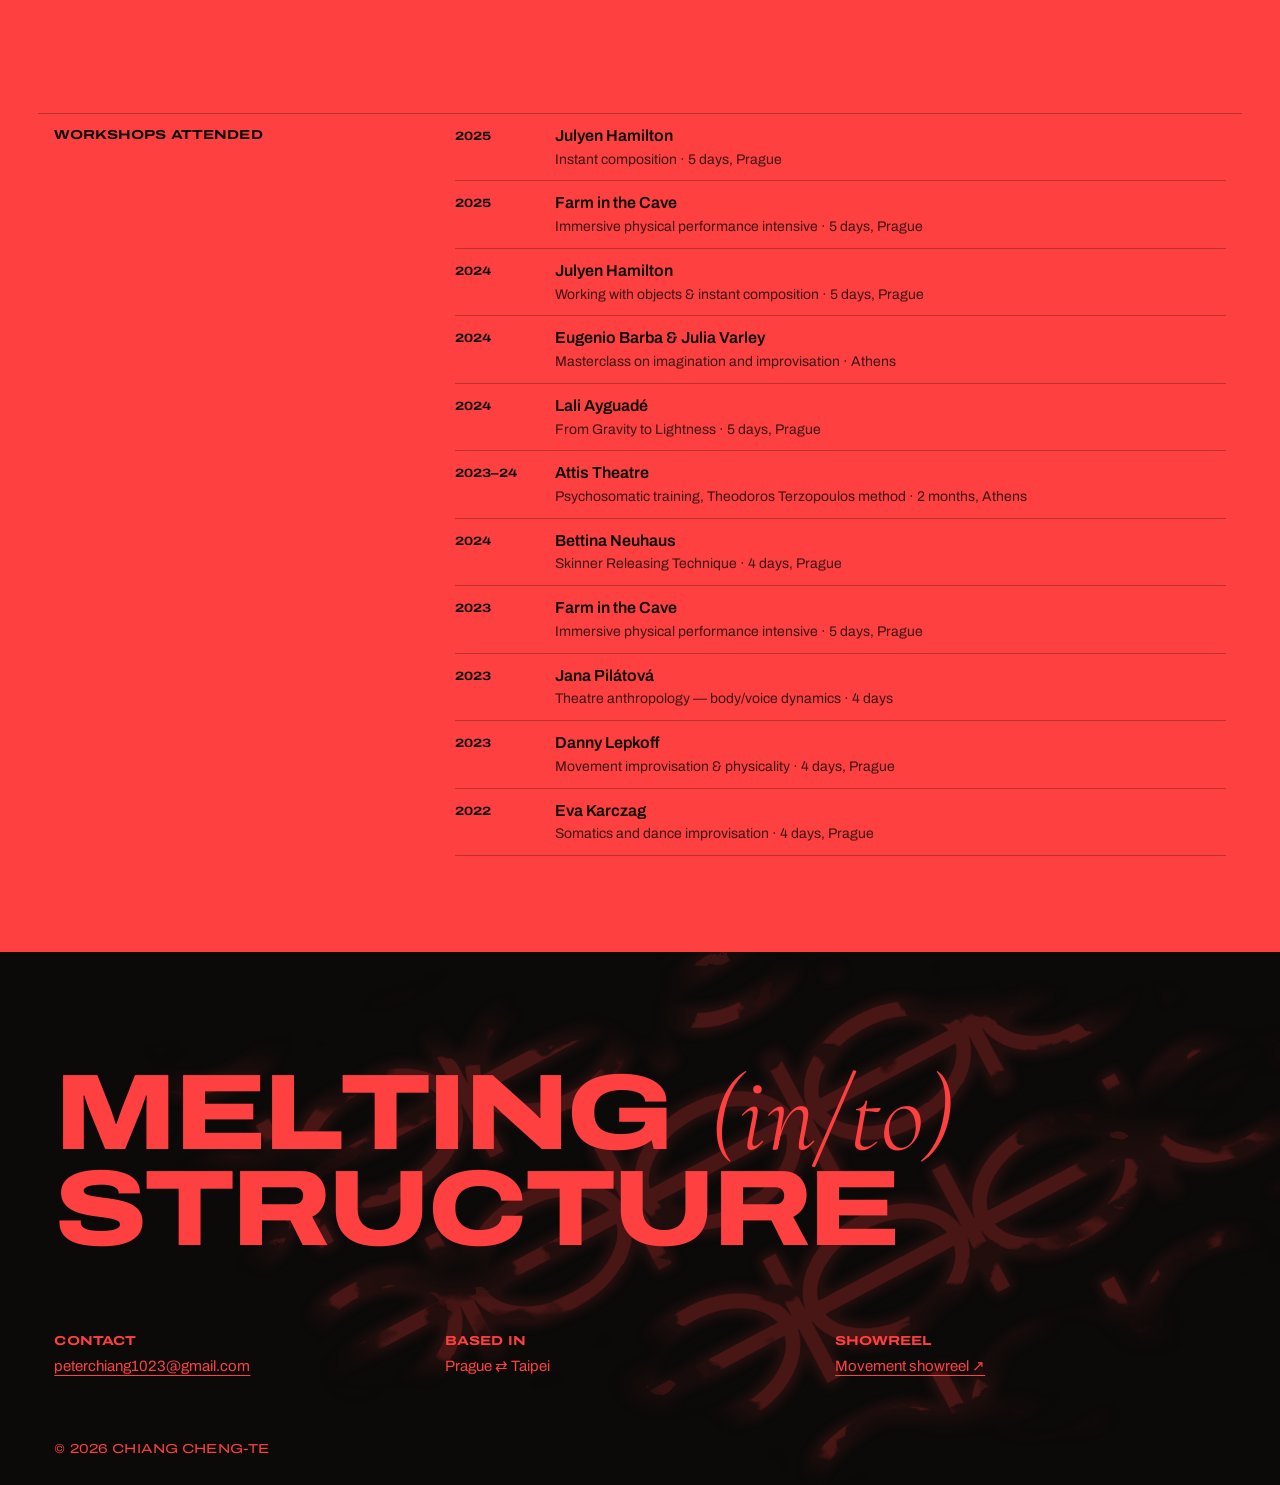
==== commit ef84ab59: "Add the hidden wave that follows the pointer An invisible swell trails the (hidden) pointer on a dri" ====
--- a/about.html
+++ b/about.html
@@ -19,5 +19,6 @@
   <noscript><p style="padding:120px 24px">This site needs JavaScript to show its content.</p></noscript>
   <script src="data.js"></script>
   <script src="site.js"></script>
+  <script src="wave.js"></script>
 </body>
 </html>
--- a/styles.css
+++ b/styles.css
@@ -5,25 +5,25 @@
    Ritual:    a frieze of ruined Delphic E's drifting through the background.
    ========================================================================== */
 :root {
-  --red: #e04a2f;
+  --red: #ff4040;
   --black: #0b0a09;
   --paper: #f3ece2;
   --bg: var(--red);
   --fg: var(--black);
   --rule: rgba(11, 10, 9, 0.28);
-  --frieze: rgba(11, 10, 9, 0.11);
+  --frieze: rgba(11, 10, 9, 0.17);
   --grot: "Archivo", "Helvetica Neue", Helvetica, Arial, sans-serif;
   --serif: "Cormorant Garamond", "Times New Roman", serif;
   --gutter: clamp(12px, 3vw, 40px);
   --cell: 16px;
   --max: 1440px;
-  --fh: clamp(220px, 44vh, 480px); /* frieze height */
+  --tile: clamp(130px, 15vw, 260px); /* width of one Delphic E in the background field */
 }
 body.spot {
   --bg: var(--black);
   --fg: var(--red);
-  --rule: rgba(224, 74, 47, 0.25);
-  --frieze: rgba(224, 74, 47, 0.10);
+  --rule: rgba(255, 64, 64, 0.25);
+  --frieze: rgba(255, 64, 64, 0.10);
 }
 
 * { box-sizing: border-box; }
@@ -58,7 +58,7 @@
   text-transform: uppercase; letter-spacing: -0.035em; line-height: .84;
 }
 .giant { font-size: min(12.6vw, 196px); }
-.giant span { display: block; }
+.giant > span { display: block; }
 .giant.small { font-size: min(9vw, 140px); }
 .title { font-size: clamp(38px, 6.4vw, 100px); line-height: .9; overflow-wrap: anywhere; max-width: 16ch; }
 em.soft {
@@ -81,30 +81,47 @@
 .rules span:last-child { border-right: 1px solid var(--rule); }
 main, .site-footer { position: relative; z-index: 1; }
 
-/* ---------- the Delphic E frieze ---------- */
+/* ---------- the Delphic E field ----------
+   Endless chains of the Delphic E (|0|0|0|) running diagonally and drifting along
+   their own direction. Two layers move together: the crisp chain, eaten by bold
+   liquid blobs, and a swollen, blurred copy that bleeds around it like ink in water. */
+.field {
+  position: absolute; inset: 0; pointer-events: none; overflow: hidden; z-index: -1;
+  color: var(--frieze); transition: color .45s;
+}
 .frieze {
-  position: absolute; left: 0; right: 0; height: var(--fh);
-  pointer-events: none; overflow: hidden; z-index: -1;
-  color: var(--frieze); transition: color .45s;
-  -webkit-mask: url(images/ruin-mask.svg) 0 0 / 100% 100% no-repeat;
-          mask: url(images/ruin-mask.svg) 0 0 / 100% 100% no-repeat;
+  position: absolute; inset: 0;
+  -webkit-mask: url(images/melt-mask.svg) 0 0 / 100% 100% no-repeat;
+          mask: url(images/melt-mask.svg) 0 0 / 100% 100% no-repeat;
+}
+.frieze.ink {
+  opacity: .5;
+  -webkit-mask-image: url(images/melt-mask-ink.svg);
+          mask-image: url(images/melt-mask-ink.svg);
 }
 .frieze-band {
-  height: 100%; width: calc(100% + var(--fh) * 2.25);
+  position: absolute; inset: -70%;
   background: currentColor;
-  -webkit-mask: url(images/epsilon-frieze.svg) 0 0 / auto 100% repeat-x;
-          mask: url(images/epsilon-frieze.svg) 0 0 / auto 100% repeat-x;
-  animation: drift 120s linear infinite;
+  -webkit-mask: url(images/delphic-tile.svg) 0 0 / var(--tile) auto repeat;
+          mask: url(images/delphic-tile.svg) 0 0 / var(--tile) auto repeat;
+  transform: rotate(-28deg);
+  animation: drift 80s linear infinite;
   will-change: transform;
 }
-@keyframes drift { to { transform: translateX(calc(var(--fh) * -2.25)); } }
-.frieze.on-dark { color: rgba(224, 74, 47, 0.16); top: 0; --fh: clamp(200px, 34vh, 380px); }
-.page-head .frieze { top: 64px; --fh: clamp(160px, 30vh, 320px); }
-.hero-frieze { top: 18%; }
+.frieze.ink .frieze-band {
+  -webkit-mask-image: url(images/delphic-tile-ink.svg);
+          mask-image: url(images/delphic-tile-ink.svg);
+}
+@keyframes drift {
+  from { transform: rotate(-28deg) translateX(0); }
+  to   { transform: rotate(-28deg) translateX(calc(-1 * var(--tile))); }
+}
+.field.on-dark { color: rgba(255, 64, 64, 0.18); }
+.page-head .field { --tile: clamp(100px, 10vw, 170px); }
 .e-mark {
-  display: inline-block; width: .62em; height: 1em; background: currentColor; vertical-align: -0.12em;
-  -webkit-mask: url(images/epsilon.svg) center / contain no-repeat;
-          mask: url(images/epsilon.svg) center / contain no-repeat;
+  display: inline-block; width: 1.13em; height: 1em; background: currentColor; vertical-align: -0.16em;
+  -webkit-mask: url(images/delphic-e.svg) center / contain no-repeat;
+          mask: url(images/delphic-e.svg) center / contain no-repeat;
 }
 @media (prefers-reduced-motion: reduce) {
   .frieze-band, em.soft { animation: none; }
@@ -123,7 +140,7 @@
   display: flex; align-items: center; gap: 10px; text-decoration: none;
   font-family: var(--grot); font-stretch: 125%; font-weight: 700; font-size: 13px; text-transform: uppercase;
 }
-.brand .e-mark { font-size: 22px; }
+.brand .e-mark { font-size: 24px; }
 .quick { display: flex; gap: 22px; grid-column: 2 / 4; }
 .quick a {
   text-decoration: none; font-stretch: 125%; font-weight: 700; font-size: 13px; text-transform: uppercase;
@@ -138,7 +155,7 @@
 .plus::before { left: 0; right: 0; top: 10px; height: 2px; }
 .plus::after { top: 0; bottom: 0; left: 10px; width: 2px; }
 .menu-open .plus { transform: rotate(45deg); }
-.menu-open .site-header { background: var(--black); color: var(--red); border-color: rgba(224,74,47,.25); }
+.menu-open .site-header { background: var(--black); color: var(--red); border-color: rgba(255,64,64,.25); }
 
 .menu {
   position: fixed; inset: 0; z-index: 50; background: var(--black); color: var(--red);
@@ -149,12 +166,12 @@
 .menu-big a {
   text-decoration: none; font-stretch: 125%; font-weight: 800; text-transform: uppercase;
   font-size: clamp(40px, 7vw, 108px); line-height: .92; letter-spacing: -0.03em;
-  border-top: 1px solid rgba(224,74,47,.3); padding: 6px 0 2px;
+  border-top: 1px solid rgba(255,64,64,.3); padding: 6px 0 2px;
 }
 .menu-big a:hover { color: var(--paper); }
-.menu-side { padding: 32px var(--cell); border-left: 1px solid rgba(224,74,47,.3); display: flex; flex-direction: column; gap: 16px; justify-content: flex-end; }
+.menu-side { padding: 32px var(--cell); border-left: 1px solid rgba(255,64,64,.3); display: flex; flex-direction: column; gap: 16px; justify-content: flex-end; }
 .menu-side ul { list-style: none; margin: 0; padding: 0; }
-.menu-side li a { display: block; text-decoration: none; padding: 6px 0; border-top: 1px solid rgba(224,74,47,.2); font-size: 14px; text-transform: uppercase; font-stretch: 112%; }
+.menu-side li a { display: block; text-decoration: none; padding: 6px 0; border-top: 1px solid rgba(255,64,64,.2); font-size: 14px; text-transform: uppercase; font-stretch: 112%; }
 .menu-side li a:hover { color: var(--paper); }
 .menu-side strong { font-weight: 700; }
 
@@ -254,7 +271,7 @@
   background: var(--black); color: var(--red); display: flex; align-items: flex-end; padding: 16px;
   transition: background-color .45s;
 }
-.poster span {
+.poster > span {
   font-stretch: 125%; font-weight: 800; text-transform: uppercase; letter-spacing: -0.02em;
   font-size: clamp(22px, 2.4vw, 34px); line-height: .92;
 }
@@ -284,7 +301,7 @@
   transition: background-color .25s, color .25s;
 }
 .ways a:nth-child(odd) { border-right: 1px solid var(--rule); }
-.ways span { font-stretch: 125%; font-weight: 800; text-transform: uppercase; font-size: clamp(26px, 3.4vw, 50px); line-height: .9; letter-spacing: -0.02em; }
+.ways a > span { font-stretch: 125%; font-weight: 800; text-transform: uppercase; font-size: clamp(26px, 3.4vw, 50px); line-height: .9; letter-spacing: -0.02em; }
 .ways small { font-stretch: 125%; text-transform: uppercase; font-size: 12px; }
 .ways a:hover { background: var(--black); color: var(--red); }
 @media (max-width: 520px) { .ways { grid-template-columns: 1fr; } .ways a:nth-child(odd) { border-right: 0; } }
@@ -368,3 +385,17 @@
 .footer-cols a:hover { color: var(--paper); }
 .copyright { margin-top: 64px; font-weight: 400; }
 @media (max-width: 760px) { .footer-cols { grid-template-columns: 1fr; } }
+
+/* ---------- the hidden wave (wave.js) ---------- */
+.w { display: inline-block; white-space: nowrap; }
+.ch { display: inline-block; transform-origin: 50% 70%; }
+.wave-rules {
+  position: fixed; inset: 0; width: 100%; height: 100%; z-index: 0; pointer-events: none; overflow: visible;
+}
+.wave-rules path { fill: none; stroke: var(--rule); stroke-width: 1; transition: stroke .45s; }
+.has-wave .rules span { border-color: transparent !important; }
+/* the pointer itself is hidden — only the wave shows where it is.
+   It returns over links, buttons and media so people can still see what they click. */
+.has-wave, .has-wave * { cursor: none; }
+.has-wave a, .has-wave a *, .has-wave button, .has-wave button *,
+.has-wave .video, .has-wave .video *, .has-wave .menu, .has-wave .menu * { cursor: pointer; }
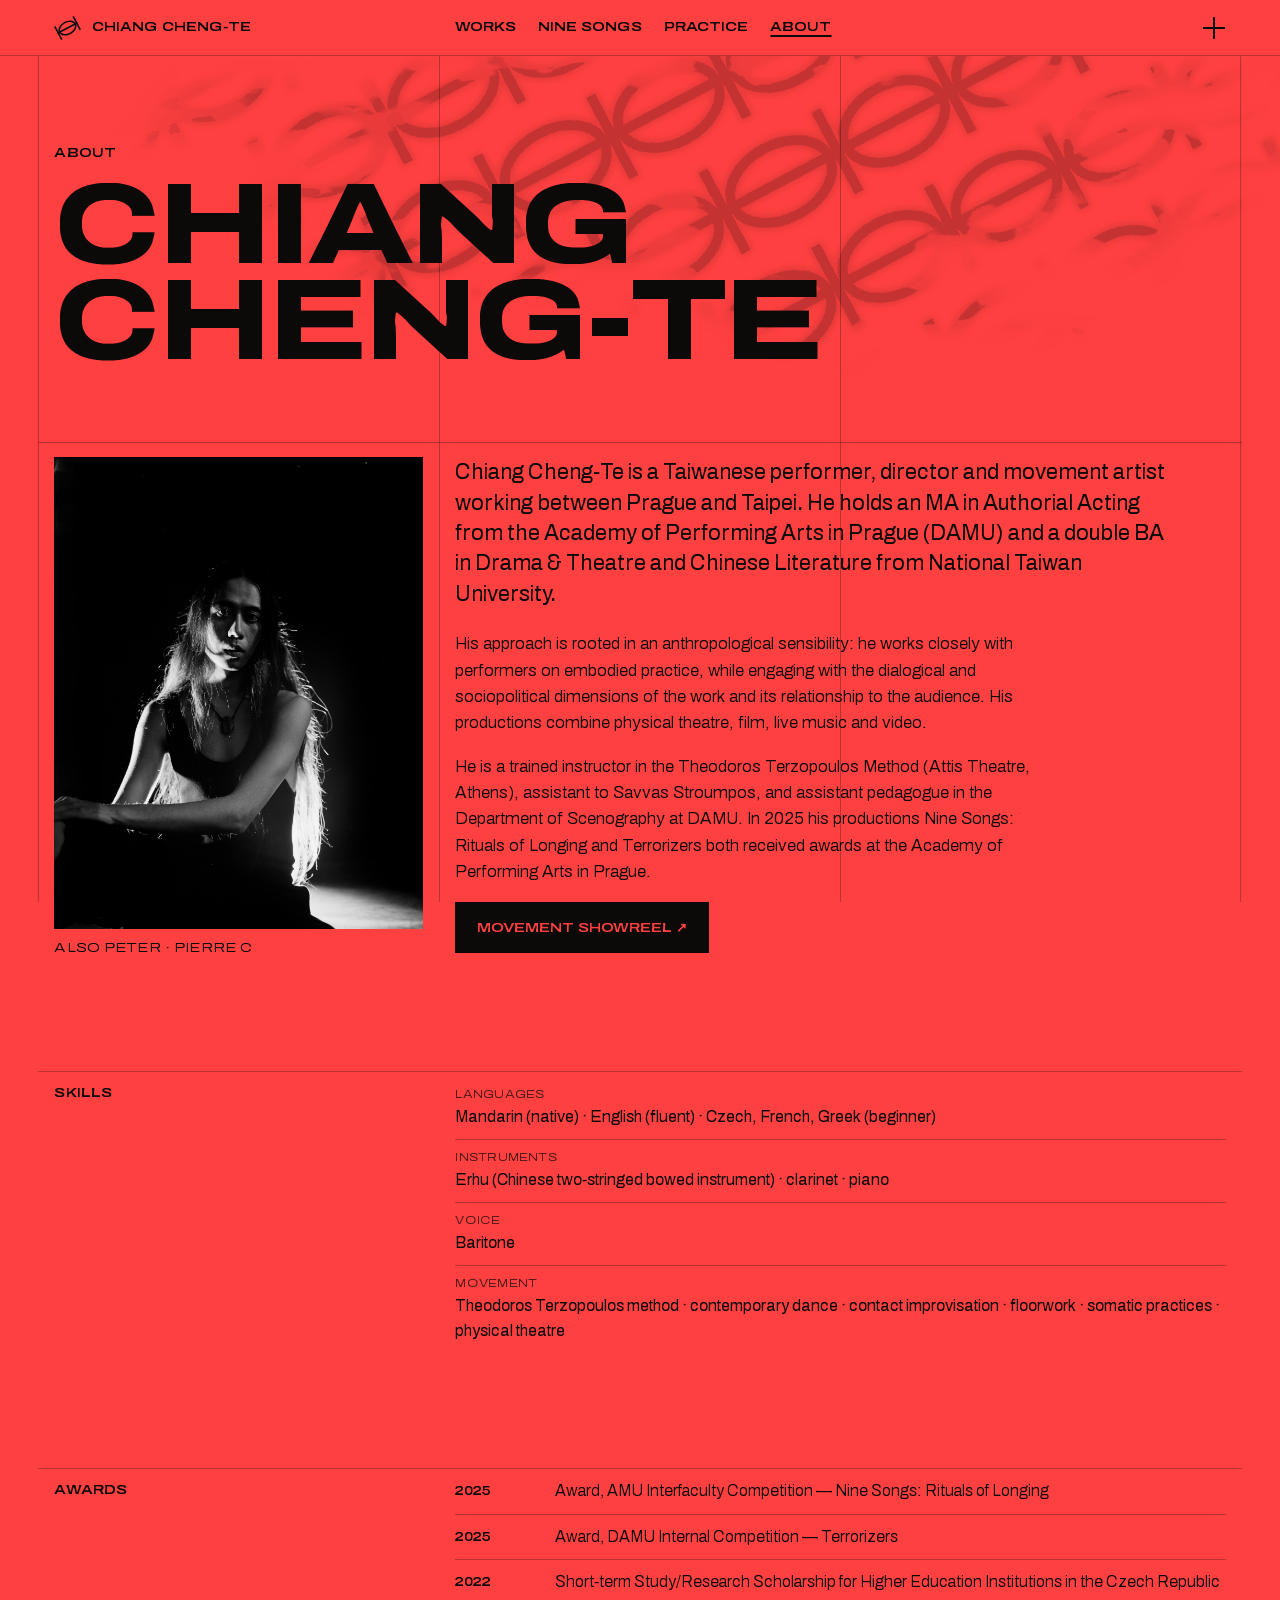
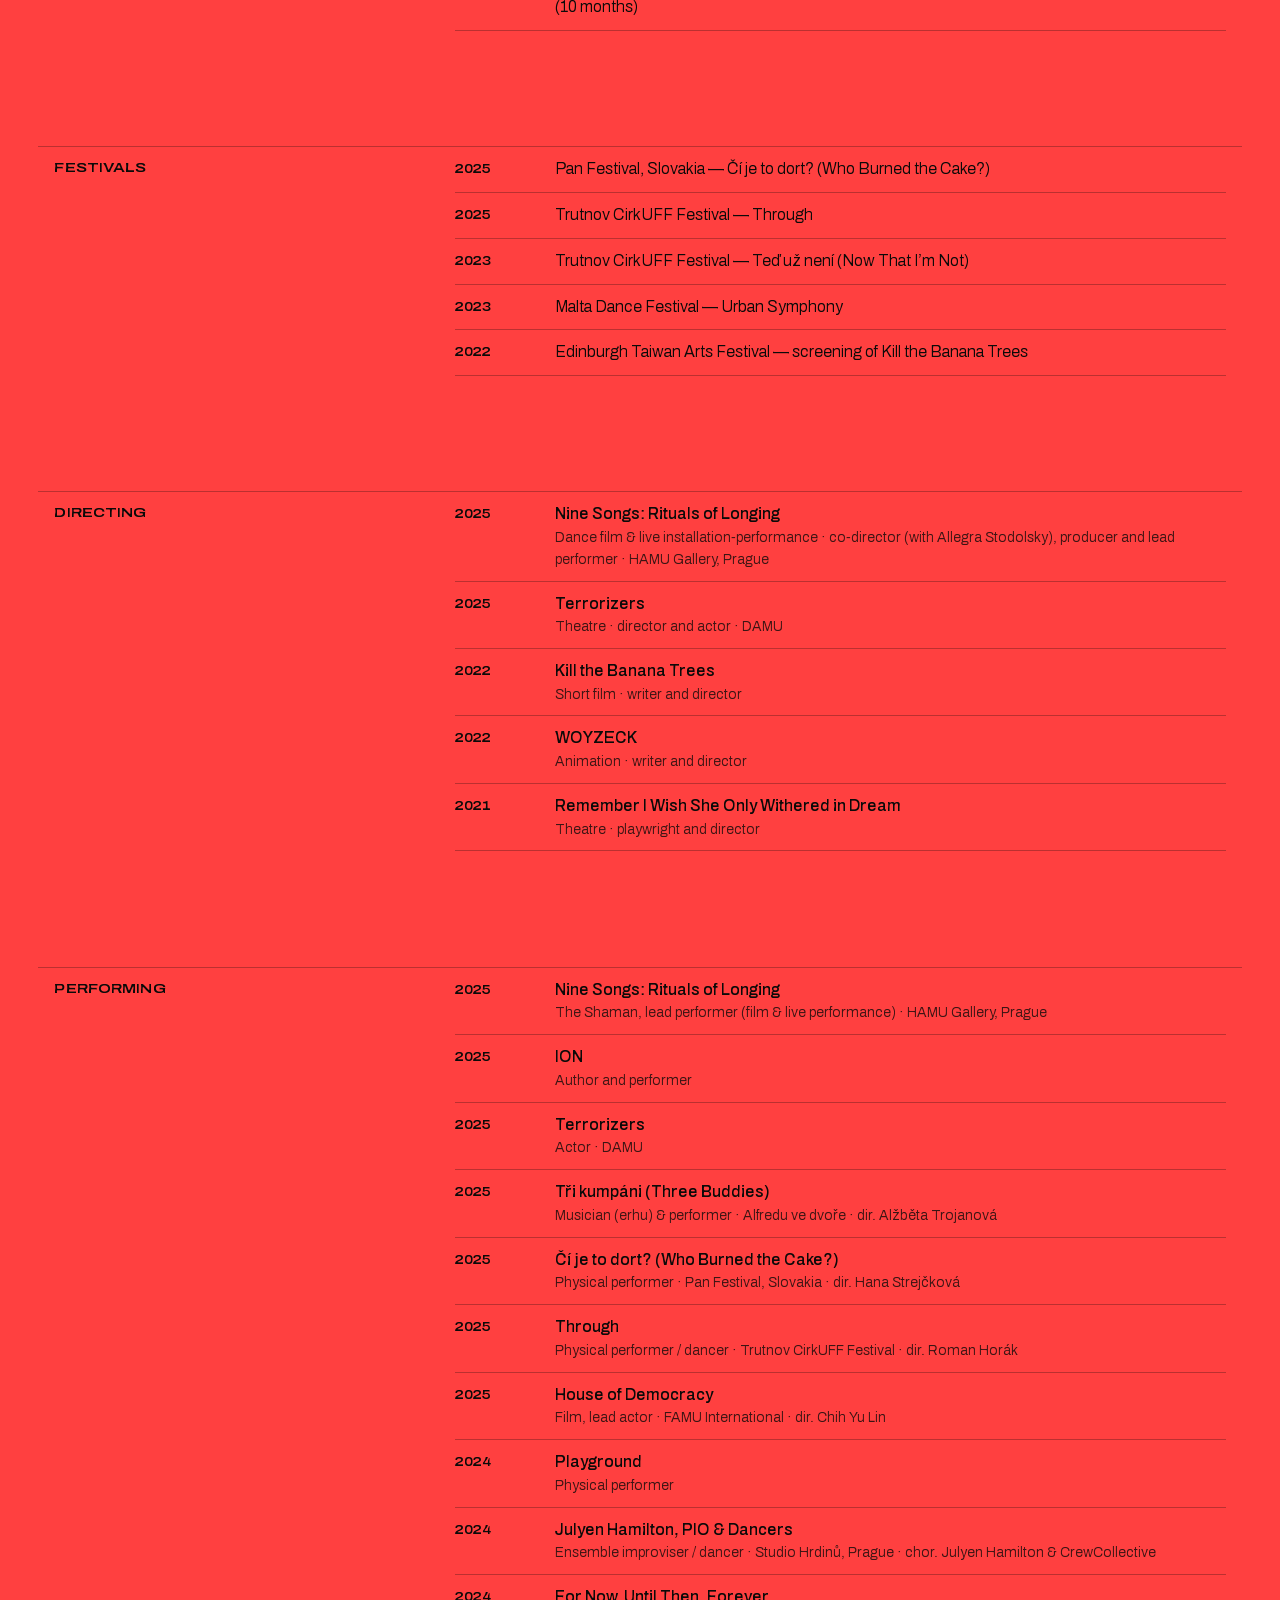
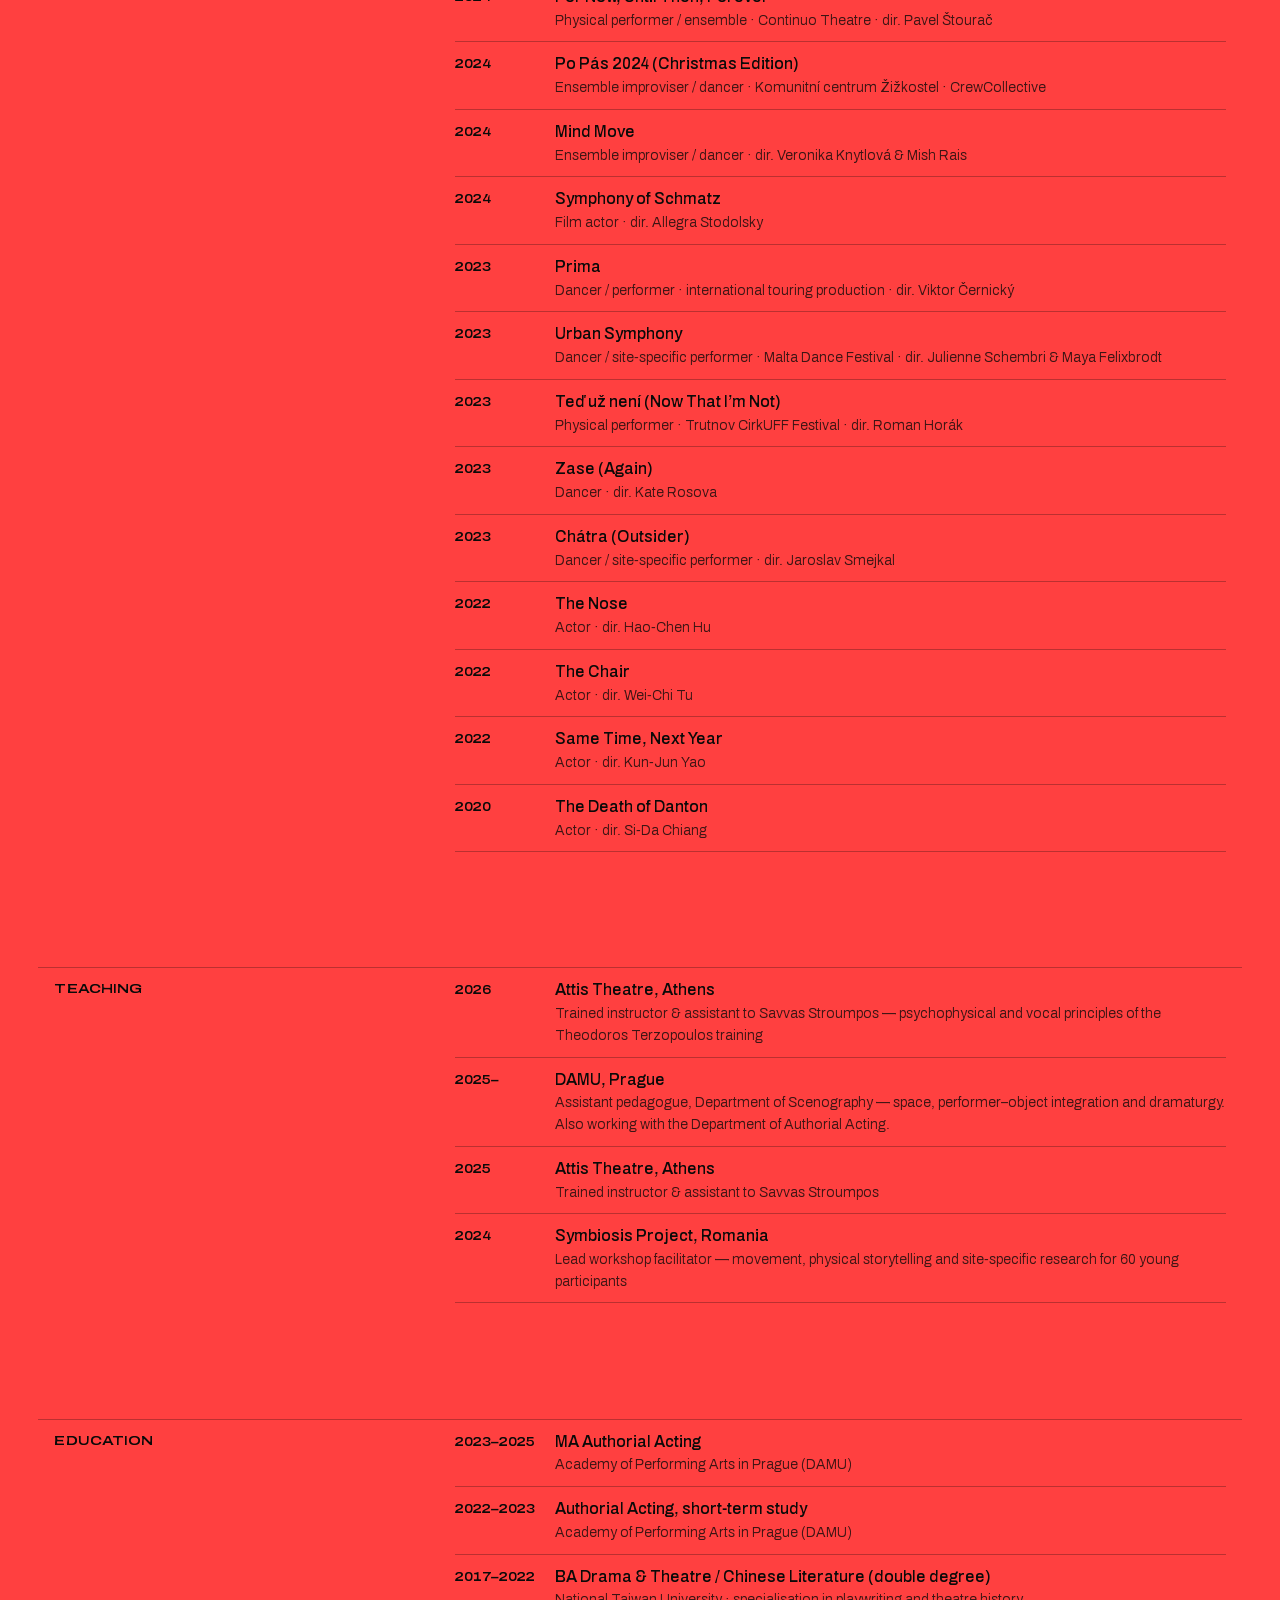
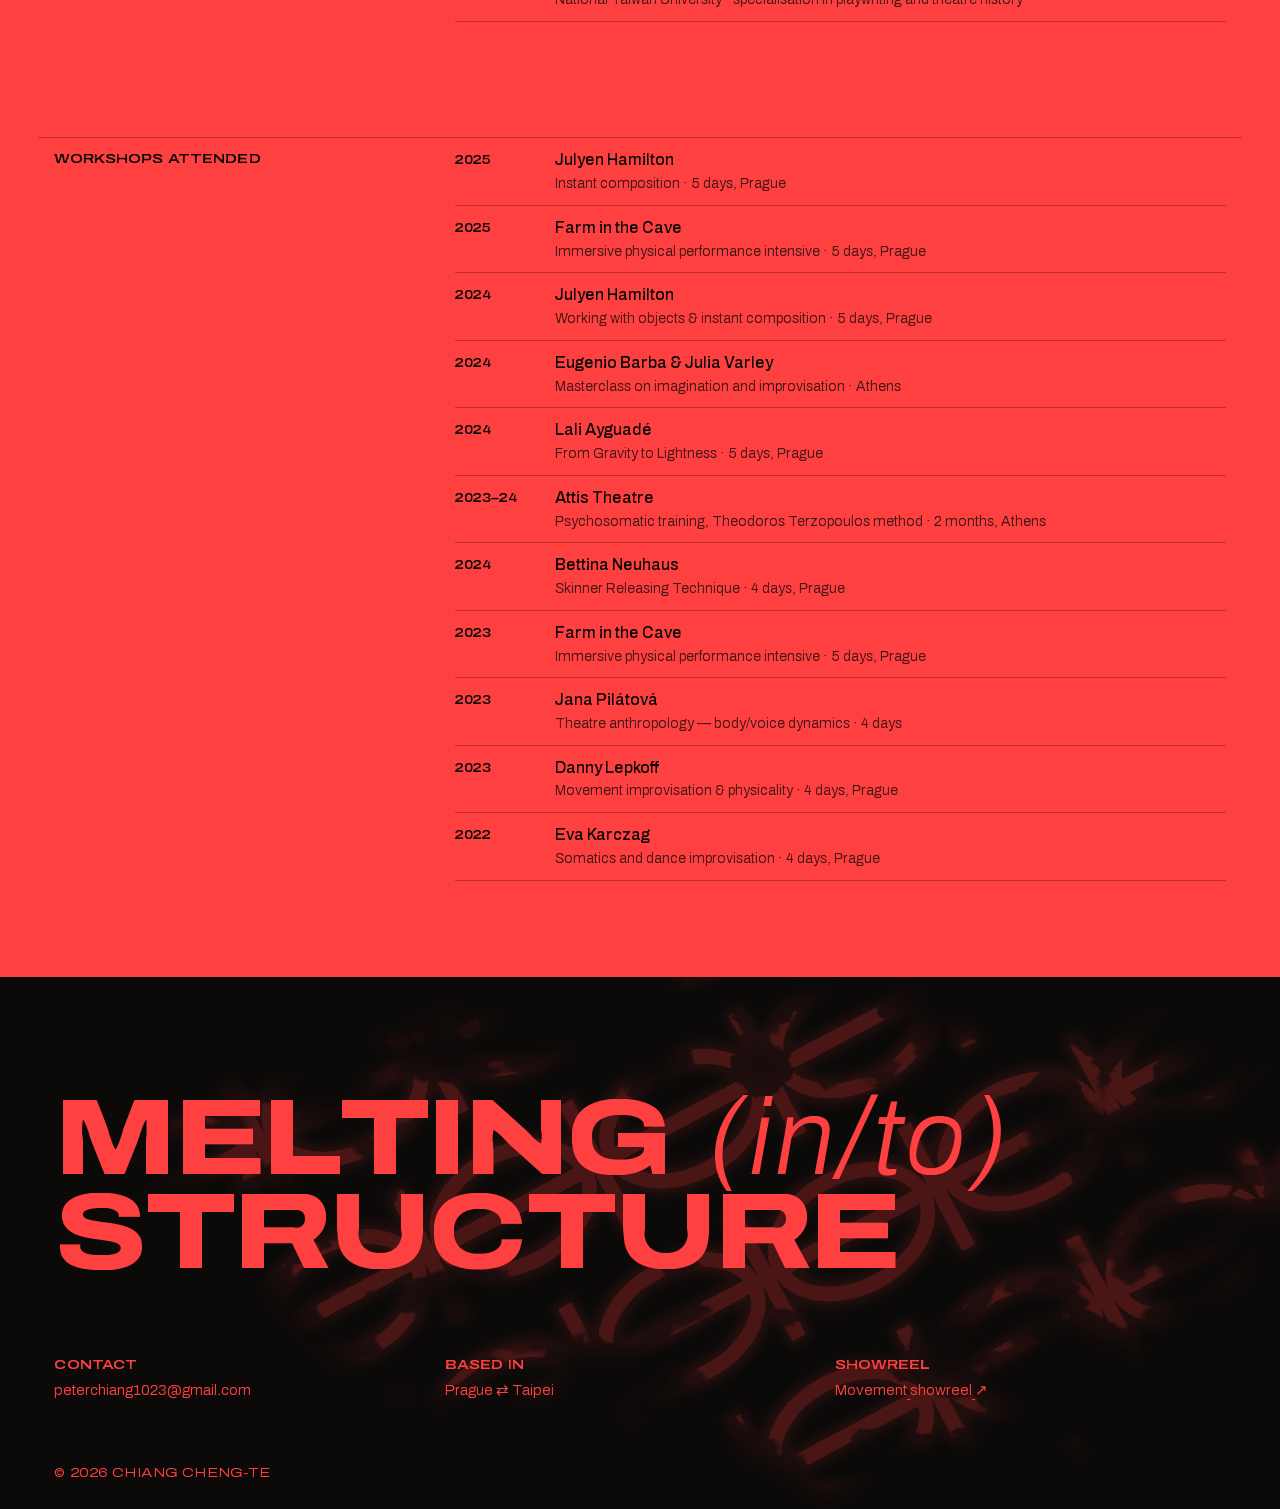
==== commit 3c499b46: "Update portfolio" ====
--- a/about.html
+++ b/about.html
@@ -9,9 +9,6 @@
   <meta property="og:description" content="Chiang Cheng-Te — Taiwanese performer, director, designer and trainer in theatre and film, working between Prague and Taipei.">
   <meta property="og:image" content="images/portrait.jpg">
   <link rel="icon" href="images/favicon.svg" type="image/svg+xml">
-  <link rel="preconnect" href="https://fonts.googleapis.com">
-  <link rel="preconnect" href="https://fonts.gstatic.com" crossorigin>
-  <link href="https://fonts.googleapis.com/css2?family=Archivo:wdth,wght@62..125,100..900&family=Cormorant+Garamond:ital,wght@1,300;1,400&display=swap" rel="stylesheet">
   <link rel="stylesheet" href="styles.css">
 </head>
 <body data-page="about">
--- a/styles.css
+++ b/styles.css
@@ -1,7 +1,26 @@
+/* Prana Sans — the portfolio's own typeface: Archivo (SIL OFL 1.1, see fonts/OFL.txt) reshaped so every
+   mark breathes at its waist around a straight axis. Rebuild with tools/build_prana.py.
+   All text uses the still "strong" cut (the artist's draft 5). Big titles use the breathing cut
+   ("Prana Sans Breath", a variable font with a BRTH axis: 0 = quiet and clear, 100 = the strong cut)
+   and slowly breathe between the two — see "big titles breathe" below. */
+@font-face { font-family: "Prana Sans"; src: url(fonts/PranaSansStrong-Regular.woff2) format("woff2"); font-weight: 400; font-stretch: 100%; font-style: normal; font-display: swap; }
+@font-face { font-family: "Prana Sans"; src: url(fonts/PranaSansStrong-Medium.woff2) format("woff2"); font-weight: 500; font-stretch: 100%; font-style: normal; font-display: swap; }
+@font-face { font-family: "Prana Sans"; src: url(fonts/PranaSansStrong-SemiBold.woff2) format("woff2"); font-weight: 600; font-stretch: 100%; font-style: normal; font-display: swap; }
+@font-face { font-family: "Prana Sans"; src: url(fonts/PranaSansStrongSemiExpanded-Regular.woff2) format("woff2"); font-weight: 400; font-stretch: 112%; font-style: normal; font-display: swap; }
+@font-face { font-family: "Prana Sans"; src: url(fonts/PranaSansStrongSemiExpanded-Bold.woff2) format("woff2"); font-weight: 700; font-stretch: 112%; font-style: normal; font-display: swap; }
+@font-face { font-family: "Prana Sans"; src: url(fonts/PranaSansStrongExpanded-Regular.woff2) format("woff2"); font-weight: 400; font-stretch: 125%; font-style: normal; font-display: swap; }
+@font-face { font-family: "Prana Sans"; src: url(fonts/PranaSansStrongExpanded-Medium.woff2) format("woff2"); font-weight: 500; font-stretch: 125%; font-style: normal; font-display: swap; }
+@font-face { font-family: "Prana Sans"; src: url(fonts/PranaSansStrongExpanded-Bold.woff2) format("woff2"); font-weight: 700; font-stretch: 125%; font-style: normal; font-display: swap; }
+@font-face { font-family: "Prana Sans"; src: url(fonts/PranaSansStrongExpanded-ExtraBold.woff2) format("woff2"); font-weight: 800; font-stretch: 125%; font-style: normal; font-display: swap; }
+@font-face { font-family: "Prana Sans"; src: url(fonts/PranaSansStrong-LightItalic.woff2) format("woff2"); font-weight: 300; font-stretch: 100%; font-style: italic; font-display: swap; }
+@font-face { font-family: "Prana Sans"; src: url(fonts/PranaSansStrongSemiExpanded-LightItalic.woff2) format("woff2"); font-weight: 300; font-stretch: 112%; font-style: italic; font-display: swap; }
+@font-face { font-family: "Prana Sans Breath"; src: url(fonts/PranaSansBreathExpanded-ExtraBold.woff2) format("woff2"); font-weight: 800; font-stretch: 125%; font-display: swap; }
+@font-face { font-family: "Prana Sans Breath"; src: url(fonts/PranaSansBreath-LightItalic.woff2) format("woff2"); font-weight: 300; font-stretch: 100% 112%; font-style: italic; font-display: swap; }
+
 /* ==========================================================================
    Melting (in/to) structure
    Structure: black, an extended grotesque, visible column rules.
-   Melting:   cinnabar red, soft italic serif, duotone images that come alive.
+   Melting:   cinnabar red, soft light italic, duotone images that come alive.
    Ritual:    a frieze of ruined Delphic E's drifting through the background.
    ========================================================================== */
 :root {
@@ -12,8 +31,8 @@
   --fg: var(--black);
   --rule: rgba(11, 10, 9, 0.28);
   --frieze: rgba(11, 10, 9, 0.17);
-  --grot: "Archivo", "Helvetica Neue", Helvetica, Arial, sans-serif;
-  --serif: "Cormorant Garamond", "Times New Roman", serif;
+  --grot: "Prana Sans", "Archivo", "Helvetica Neue", Helvetica, Arial, sans-serif;
+  --serif: "Prana Sans", "Archivo", sans-serif; /* the soft voice: Prana Sans Light Italic */
   --gutter: clamp(12px, 3vw, 40px);
   --cell: 16px;
   --max: 1440px;
@@ -63,7 +82,7 @@
 .title { font-size: clamp(38px, 6.4vw, 100px); line-height: .9; overflow-wrap: anywhere; max-width: 16ch; }
 em.soft {
   font-family: var(--serif); font-style: italic; font-weight: 300;
-  text-transform: none; letter-spacing: 0; font-stretch: normal;
+  text-transform: none; letter-spacing: .03em; font-stretch: 112%;
   display: inline-block; padding: 0 .08em;
   animation: soften 7s ease-in-out infinite alternate;
 }
@@ -88,6 +107,7 @@
 .field {
   position: absolute; inset: 0; pointer-events: none; overflow: hidden; z-index: -1;
   color: var(--frieze); transition: color .45s;
+  contain: strict; /* changes inside never make the browser recheck the rest of the page */
 }
 .frieze {
   position: absolute; inset: 0;
@@ -101,20 +121,35 @@
 }
 .frieze-band {
   position: absolute; inset: -70%;
+  display: flex; flex-direction: column; justify-content: center; overflow: hidden;
+  transform: rotate(-28deg);
+  --chain-h: calc(var(--tile) * 480 / 516); /* one chain = half of the two-row tile */
+}
+/* one chain: the top row of the tile (or the bottom, offset row for .alt), spinning on its axis */
+.chain {
+  flex: none; height: var(--chain-h);
   background: currentColor;
-  -webkit-mask: url(images/delphic-tile.svg) 0 0 / var(--tile) auto repeat;
-          mask: url(images/delphic-tile.svg) 0 0 / var(--tile) auto repeat;
-  transform: rotate(-28deg);
-  animation: drift 80s linear infinite;
-  will-change: transform;
-}
-.frieze.ink .frieze-band {
+  -webkit-mask: url(images/delphic-tile.svg) 0 0 / var(--tile) auto repeat-x;
+          mask: url(images/delphic-tile.svg) 0 0 / var(--tile) auto repeat-x;
+  /* drift along the chain (translate) and spin on its axis (transform) run side by side */
+  animation: drift 40s linear infinite, spin 60s linear infinite;
+  animation-delay: 0s, calc(var(--i) * -2.6s); /* neighbours turn slightly out of step */
+}
+/* every other chain travels and turns the opposite way to its neighbours */
+.chain.alt { animation-direction: reverse, reverse; }
+.field.idle .chain { animation-play-state: paused; }
+.chain.alt { -webkit-mask-position: 0 calc(-1 * var(--chain-h)); mask-position: 0 calc(-1 * var(--chain-h)); }
+.frieze.ink .chain {
   -webkit-mask-image: url(images/delphic-tile-ink.svg);
           mask-image: url(images/delphic-tile-ink.svg);
 }
 @keyframes drift {
-  from { transform: rotate(-28deg) translateX(0); }
-  to   { transform: rotate(-28deg) translateX(calc(-1 * var(--tile))); }
+  from { translate: 0 0; }
+  to   { translate: calc(-1 * var(--tile)) 0; }
+}
+@keyframes spin {
+  from { transform: rotateX(0deg); }
+  to   { transform: rotateX(360deg); }
 }
 .field.on-dark { color: rgba(255, 64, 64, 0.18); }
 .page-head .field { --tile: clamp(100px, 10vw, 170px); }
@@ -124,7 +159,7 @@
           mask: url(images/delphic-e.svg) center / contain no-repeat;
 }
 @media (prefers-reduced-motion: reduce) {
-  .frieze-band, em.soft { animation: none; }
+  .frieze-band, .chain, em.soft { animation: none; }
   html { scroll-behavior: auto; }
 }
 
@@ -225,7 +260,7 @@
 }
 
 /* ---------- statement ---------- */
-.statement p { font: italic 300 clamp(22px, 2.5vw, 34px)/1.25 var(--serif); max-width: 30ch; margin-bottom: .7em; }
+.statement p { font: italic 300 clamp(22px, 2.5vw, 34px)/1.25 var(--serif); letter-spacing: .02em; max-width: 30ch; margin-bottom: .7em; }
 .statement p.lead {
   font: 800 clamp(26px, 3.6vw, 54px)/.95 var(--grot); font-stretch: 125%; font-style: normal;
   text-transform: uppercase; letter-spacing: -0.02em; max-width: 18ch; margin-bottom: .55em;
@@ -363,7 +398,9 @@
 }
 .button:hover { background: transparent; color: var(--fg); }
 
-.portrait { margin: 0 0 12px; aspect-ratio: 367 / 400; }
+/* the portrait is shown as photographed: true black & white, sharp, no duotone */
+.portrait { margin: 0 0 12px; background: var(--black); }
+.portrait img { width: 100%; height: auto; }
 .about-main .row-label { flex-direction: column; }
 .about-main .row-label > * { position: static; }
 .about-main .prose + p { margin-top: 12px; }
@@ -388,7 +425,10 @@
 
 /* ---------- the hidden wave (wave.js) ---------- */
 .w { display: inline-block; white-space: nowrap; }
-.ch { display: inline-block; transform-origin: 50% 70%; }
+.ch { display: inline-block; transform-origin: 50% 55%; }
+.wd { display: inline-block; transform-origin: 50% 55%; }
+/* gallery photos: duotone without blur, full colour on hover */
+.gallery .duo img { filter: grayscale(1) contrast(1.1); }
 .wave-rules {
   position: fixed; inset: 0; width: 100%; height: 100%; z-index: 0; pointer-events: none; overflow: visible;
 }
@@ -399,3 +439,29 @@
 .has-wave, .has-wave * { cursor: none; }
 .has-wave a, .has-wave a *, .has-wave button, .has-wave button *,
 .has-wave .video, .has-wave .video *, .has-wave .menu, .has-wave .menu * { cursor: pointer; }
+.photo-credit { margin-top: 10px; padding-left: calc(var(--gutter) + var(--cell)) !important; }
+.row-label .thin { font-weight: 400; }
+/* touch: holding an image lights it up — keep the phone's save-image menu from interrupting */
+@media (hover: none) { .card, .duo img, .video { -webkit-touch-callout: none; -webkit-user-select: none; user-select: none; } }
+/* touch: the darkroom switches on fast (it fades out at the normal, slower pace) */
+@media (hover: none) {
+  body.spot, body.spot .rules span, body.spot .field, body.spot .site-header, body.spot .wave-rules path { transition-duration: .18s; }
+  body.spot .card, body.spot .video, body.spot .duo img { transition-duration: .18s, .18s, .8s; }
+}
+
+/* ---------- big titles breathe ----------
+   The name, page titles and the footer motto slowly breathe: they start in the strong shape the rest
+   of the text has, slowly let go into the quiet, clearer cut, rest there, and return. Letters inherit the value. */
+.giant, .title, .footer-motto {
+  font-family: "Prana Sans Breath", var(--grot);
+  animation: prana-breathe 14s ease-in-out infinite;
+}
+.footer-motto em.soft, .giant em.soft, .title em.soft { font-family: "Prana Sans Breath", var(--serif); }
+@keyframes prana-breathe {
+  0%, 22%   { font-variation-settings: "BRTH" 100; }
+  50%, 62%  { font-variation-settings: "BRTH" 0; }
+  90%, 100% { font-variation-settings: "BRTH" 100; }
+}
+@media (prefers-reduced-motion: reduce) {
+  .giant, .title, .footer-motto { animation: none; font-variation-settings: "BRTH" 100; }
+}
